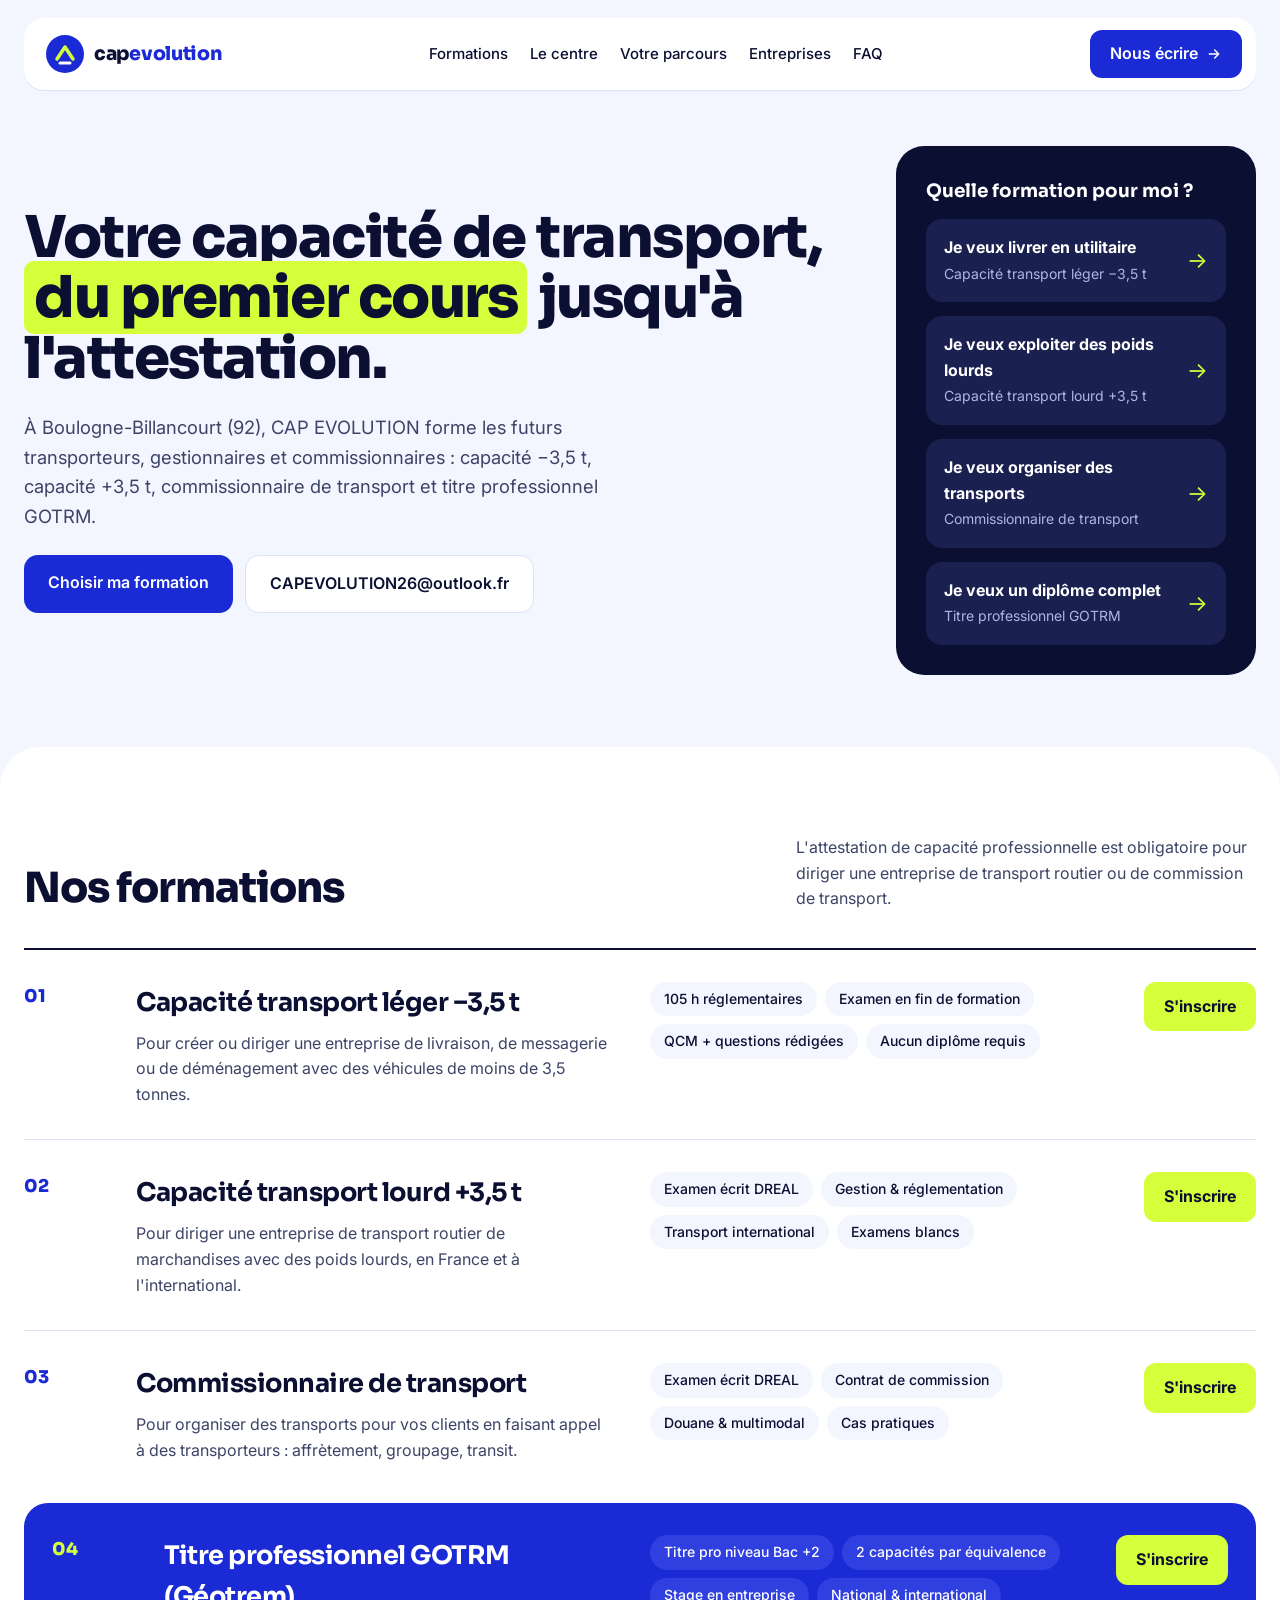
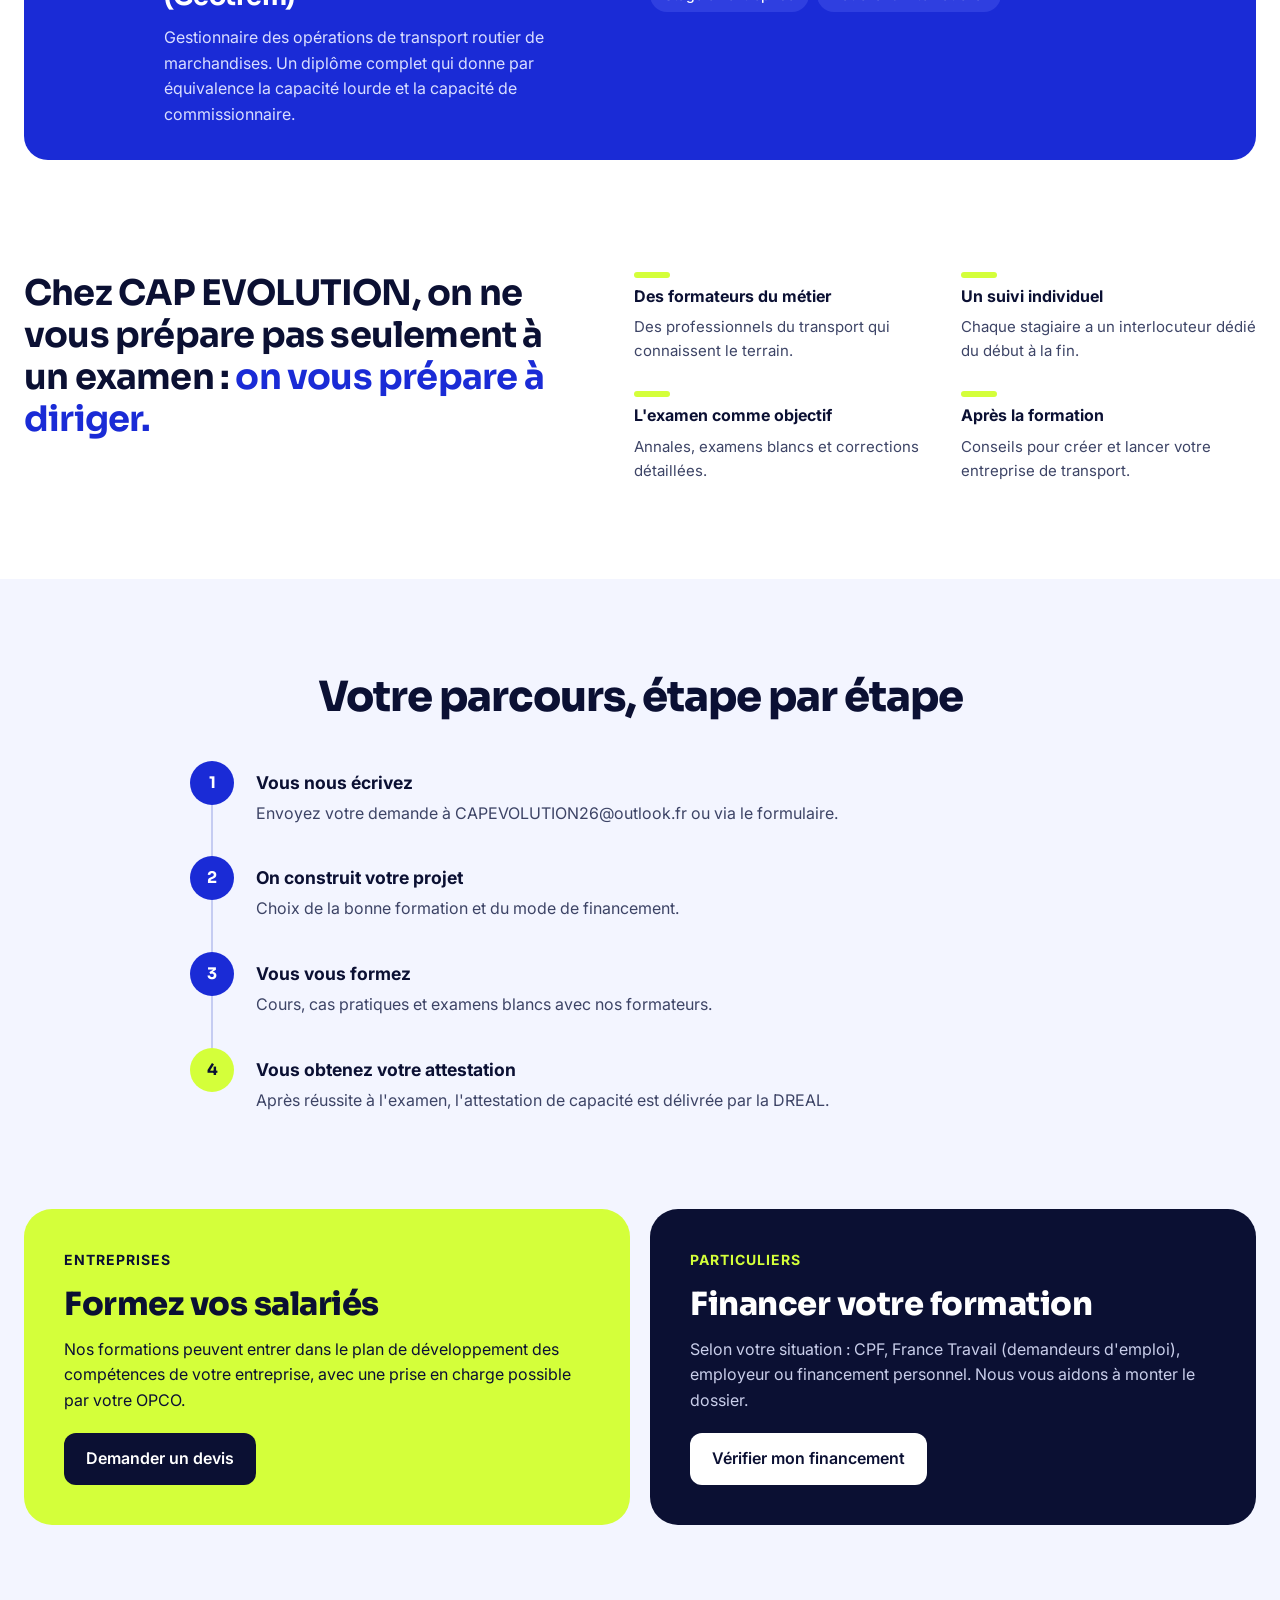
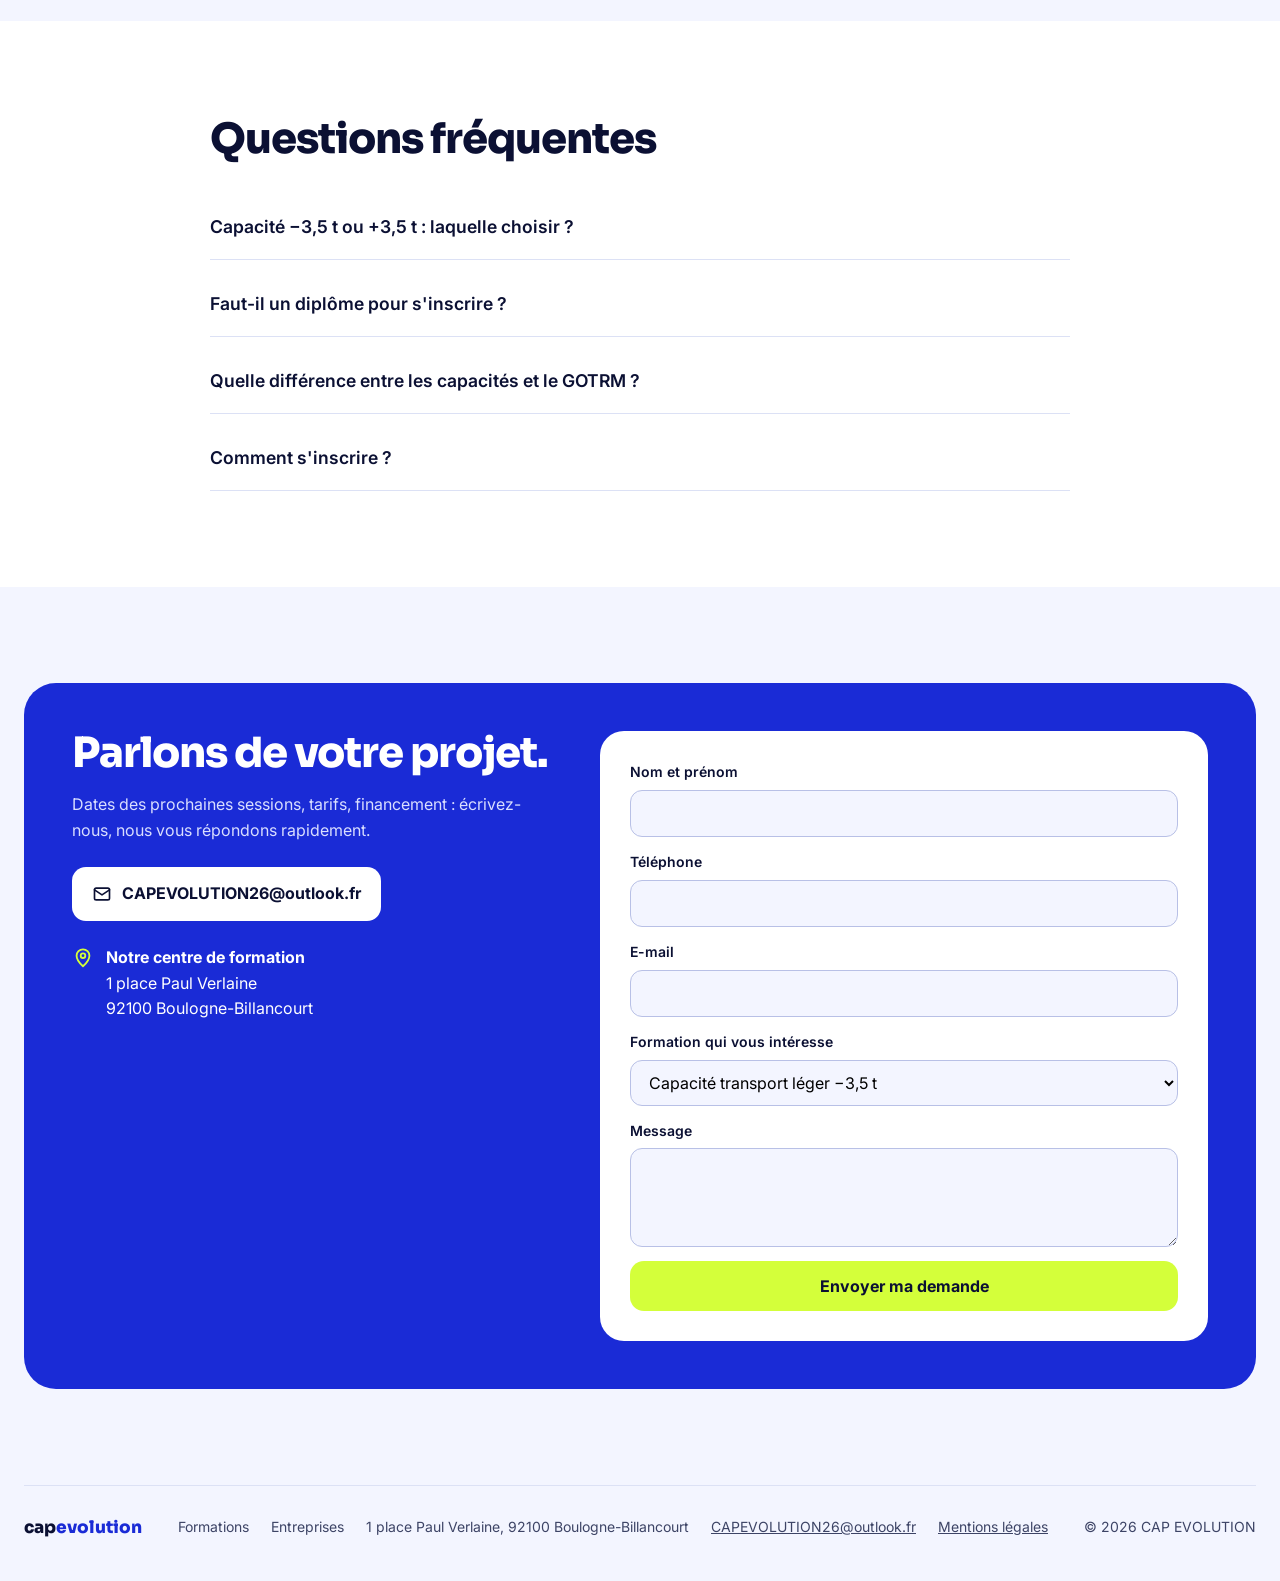
==== index.html @ dd4e7719 "first commit" ====
<!doctype html>
<html lang="fr">
<head>
<meta charset="utf-8">
<meta name="viewport" content="width=device-width, initial-scale=1">
<title>CAP EVOLUTION — Centre de formation transport à Boulogne-Billancourt</title>
<meta name="description" content="CAP EVOLUTION, centre de formation à Boulogne-Billancourt : capacité de transport léger (-3,5 t), capacité lourde (+3,5 t), commissionnaire de transport et titre professionnel GOTRM.">
<meta property="og:title" content="CAP EVOLUTION — Centre de formation transport">
<meta property="og:description" content="Capacité -3,5 t, +3,5 t, commissionnaire de transport et titre pro GOTRM à Boulogne-Billancourt.">
<meta name="theme-color" content="#1A2BD6">
<link rel="icon" href="favicon.svg" type="image/svg+xml">
<link rel="preconnect" href="https://fonts.googleapis.com">
<link href="https://fonts.googleapis.com/css2?family=Sora:wght@500;600;700;800&amp;family=Inter:wght@400;500;600;700&amp;display=swap" rel="stylesheet">
<style>
*{box-sizing:border-box}
html{scroll-behavior:smooth}
body{margin:0;background:#F3F5FF}
a{color:#1A2BD6}a:hover{color:#0F1C9E}
summary{cursor:pointer;list-style:none}
summary::-webkit-details-marker{display:none}
</style>
<link rel="stylesheet" href="style.css">
</head>
<body>
<div style="font-family: Inter, system-ui, sans-serif; color: #0B1033; background: #F3F5FF; line-height: 1.6; font-size: 16px">

<!-- EN-TÊTE -->
<header style="padding: 18px 24px 0">
<div style="max-width: 1240px; margin: 0 auto; background: #FFFFFF; border-radius: 20px; padding: 12px 14px 12px 22px; box-sizing: border-box; display: flex; flex-wrap: wrap; align-items: center; justify-content: space-between; gap: 14px; box-shadow: 0 1px 0 #DCE1F5">
<a href="#accueil" style="display: flex; align-items: center; gap: 10px; text-decoration: none; color: #0B1033">
<svg width="38" height="38" viewBox="0 0 38 38" aria-hidden="true"><circle cx="19" cy="19" r="19" fill="#1A2BD6"></circle><path d="M11 24 L19 12 L27 24" stroke="#D4FF3A" stroke-width="3.5" stroke-linecap="round" stroke-linejoin="round" fill="none"></path><path d="M14 28h10" stroke="#FFFFFF" stroke-width="3" stroke-linecap="round"></path></svg>
<span style="font-family: Sora, sans-serif; font-weight: 800; font-size: 19px; letter-spacing: -0.3px">cap<span style="color: #1A2BD6">evolution</span></span>
</a>
<nav aria-label="Navigation principale" style="display: flex; flex-wrap: wrap; align-items: center; gap: 4px 22px; font-weight: 500; font-size: 15px">
<a href="#formations" style="color: #0B1033; text-decoration: none">Formations</a>
<a href="#centre" style="color: #0B1033; text-decoration: none">Le centre</a>
<a href="#parcours" style="color: #0B1033; text-decoration: none">Votre parcours</a>
<a href="#entreprises" style="color: #0B1033; text-decoration: none">Entreprises</a>
<a href="#faq" style="color: #0B1033; text-decoration: none">FAQ</a>
</nav>
<a href="#contact" style="background: #1A2BD6; color: #FFFFFF; font-weight: 600; text-decoration: none; padding: 11px 20px; border-radius: 12px; min-height: 44px; box-sizing: border-box; display: inline-flex; align-items: center; gap: 8px">Nous écrire<svg width="16" height="16" viewBox="0 0 24 24" aria-hidden="true" fill="none" stroke="currentColor" stroke-width="2.2" stroke-linecap="round" stroke-linejoin="round"><path d="M5 12h14M13 6l6 6-6 6"></path></svg></a>
</div>
</header>

<!-- HÉRO -->
<section id="accueil" style="padding: 56px 24px 72px">
<div style="max-width: 1240px; margin: 0 auto; display: flex; flex-wrap: wrap; gap: 28px; align-items: stretch">
<div style="flex: 999 1 560px; min-width: 0; display: flex; flex-direction: column; gap: 24px; justify-content: center">
<h1 style="margin: 0; font-family: Sora, sans-serif; font-weight: 800; font-size: 3.6rem; line-height: 1.05; letter-spacing: -1.5px">Votre capacité de transport, <span style="background: #D4FF3A; padding: 0 10px; border-radius: 10px; box-decoration-break: clone; -webkit-box-decoration-break: clone">du premier cours</span> jusqu'à l'attestation.</h1>
<p style="margin: 0; font-size: 1.15rem; color: #3D4466; max-width: 600px">À Boulogne-Billancourt (92), CAP EVOLUTION forme les futurs transporteurs, gestionnaires et commissionnaires : capacité −3,5 t, capacité +3,5 t, commissionnaire de transport et titre professionnel GOTRM.</p>
<div style="display: flex; flex-wrap: wrap; gap: 12px">
<a href="#formations" style="background: #1A2BD6; color: #FFFFFF; font-weight: 600; text-decoration: none; padding: 15px 24px; border-radius: 14px">Choisir ma formation</a>
<a href="mailto:CAPEVOLUTION26@outlook.fr" style="background: #FFFFFF; color: #0B1033; font-weight: 600; text-decoration: none; padding: 15px 24px; border-radius: 14px; border: 1px solid #DCE1F5">CAPEVOLUTION26@outlook.fr</a>
</div>
</div>
<div style="flex: 1 1 360px; min-width: 0; background: #0B1033; color: #FFFFFF; border-radius: 28px; padding: 30px; display: flex; flex-direction: column; gap: 14px">
<p style="margin: 0; font-family: Sora, sans-serif; font-weight: 700; font-size: 1.15rem">Quelle formation pour moi ?</p>
<a href="#f-leger" style="text-decoration: none; color: #FFFFFF; background: #1A2150; border-radius: 16px; padding: 16px 18px; display: flex; justify-content: space-between; align-items: center; gap: 12px"><span><strong style="display: block">Je veux livrer en utilitaire</strong><span style="color: #AEB6E0; font-size: 14px">Capacité transport léger −3,5 t</span></span><span aria-hidden="true" style="color: #D4FF3A; font-size: 22px">→</span></a>
<a href="#f-lourd" style="text-decoration: none; color: #FFFFFF; background: #1A2150; border-radius: 16px; padding: 16px 18px; display: flex; justify-content: space-between; align-items: center; gap: 12px"><span><strong style="display: block">Je veux exploiter des poids lourds</strong><span style="color: #AEB6E0; font-size: 14px">Capacité transport lourd +3,5 t</span></span><span aria-hidden="true" style="color: #D4FF3A; font-size: 22px">→</span></a>
<a href="#f-commission" style="text-decoration: none; color: #FFFFFF; background: #1A2150; border-radius: 16px; padding: 16px 18px; display: flex; justify-content: space-between; align-items: center; gap: 12px"><span><strong style="display: block">Je veux organiser des transports</strong><span style="color: #AEB6E0; font-size: 14px">Commissionnaire de transport</span></span><span aria-hidden="true" style="color: #D4FF3A; font-size: 22px">→</span></a>
<a href="#f-gotrm" style="text-decoration: none; color: #FFFFFF; background: #1A2150; border-radius: 16px; padding: 16px 18px; display: flex; justify-content: space-between; align-items: center; gap: 12px"><span><strong style="display: block">Je veux un diplôme complet</strong><span style="color: #AEB6E0; font-size: 14px">Titre professionnel GOTRM</span></span><span aria-hidden="true" style="color: #D4FF3A; font-size: 22px">→</span></a>
</div>
</div>
</section>

<!-- FORMATIONS : liste en lignes -->
<section id="formations" style="background: #FFFFFF; padding: 88px 24px; border-radius: 40px 40px 0 0">
<div style="max-width: 1240px; margin: 0 auto; display: flex; flex-direction: column; gap: 36px">
<div style="display: flex; flex-wrap: wrap; justify-content: space-between; align-items: flex-end; gap: 16px">
<h2 style="margin: 0; font-family: Sora, sans-serif; font-weight: 800; font-size: 2.6rem; line-height: 1.1; letter-spacing: -1px; max-width: 640px">Nos formations</h2>
<p style="margin: 0; color: #3D4466; max-width: 460px">L'attestation de capacité professionnelle est obligatoire pour diriger une entreprise de transport routier ou de commission de transport.</p>
</div>

<div style="display: flex; flex-direction: column">

<div id="f-leger" style="display: flex; flex-wrap: wrap; gap: 20px 40px; padding: 32px 0; border-top: 2px solid #0B1033; align-items: flex-start">
<span style="flex: 0 0 72px; font-family: Sora, sans-serif; font-weight: 800; font-size: 1.1rem; color: #1A2BD6">01</span>
<div style="flex: 2 1 320px; min-width: 0; display: flex; flex-direction: column; gap: 8px">
<h3 style="margin: 0; font-family: Sora, sans-serif; font-weight: 700; font-size: 1.6rem; letter-spacing: -0.5px">Capacité transport léger −3,5 t</h3>
<p style="margin: 0; color: #3D4466">Pour créer ou diriger une entreprise de livraison, de messagerie ou de déménagement avec des véhicules de moins de 3,5 tonnes.</p>
</div>
<ul style="flex: 2 1 300px; min-width: 0; margin: 0; padding: 0; list-style: none; display: flex; flex-wrap: wrap; gap: 8px">
<li style="background: #F3F5FF; border-radius: 999px; padding: 6px 14px; font-size: 14px; font-weight: 500">105 h réglementaires</li>
<li style="background: #F3F5FF; border-radius: 999px; padding: 6px 14px; font-size: 14px; font-weight: 500">Examen en fin de formation</li>
<li style="background: #F3F5FF; border-radius: 999px; padding: 6px 14px; font-size: 14px; font-weight: 500">QCM + questions rédigées</li>
<li style="background: #F3F5FF; border-radius: 999px; padding: 6px 14px; font-size: 14px; font-weight: 500">Aucun diplôme requis</li>
</ul>
<a href="#contact" style="flex: 0 0 auto; background: #D4FF3A; color: #0B1033; font-weight: 700; text-decoration: none; padding: 12px 20px; border-radius: 12px">S'inscrire</a>
</div>

<div id="f-lourd" style="display: flex; flex-wrap: wrap; gap: 20px 40px; padding: 32px 0; border-top: 1px solid #DCE1F5; align-items: flex-start">
<span style="flex: 0 0 72px; font-family: Sora, sans-serif; font-weight: 800; font-size: 1.1rem; color: #1A2BD6">02</span>
<div style="flex: 2 1 320px; min-width: 0; display: flex; flex-direction: column; gap: 8px">
<h3 style="margin: 0; font-family: Sora, sans-serif; font-weight: 700; font-size: 1.6rem; letter-spacing: -0.5px">Capacité transport lourd +3,5 t</h3>
<p style="margin: 0; color: #3D4466">Pour diriger une entreprise de transport routier de marchandises avec des poids lourds, en France et à l'international.</p>
</div>
<ul style="flex: 2 1 300px; min-width: 0; margin: 0; padding: 0; list-style: none; display: flex; flex-wrap: wrap; gap: 8px">
<li style="background: #F3F5FF; border-radius: 999px; padding: 6px 14px; font-size: 14px; font-weight: 500">Examen écrit DREAL</li>
<li style="background: #F3F5FF; border-radius: 999px; padding: 6px 14px; font-size: 14px; font-weight: 500">Gestion &amp; réglementation</li>
<li style="background: #F3F5FF; border-radius: 999px; padding: 6px 14px; font-size: 14px; font-weight: 500">Transport international</li>
<li style="background: #F3F5FF; border-radius: 999px; padding: 6px 14px; font-size: 14px; font-weight: 500">Examens blancs</li>
</ul>
<a href="#contact" style="flex: 0 0 auto; background: #D4FF3A; color: #0B1033; font-weight: 700; text-decoration: none; padding: 12px 20px; border-radius: 12px">S'inscrire</a>
</div>

<div id="f-commission" style="display: flex; flex-wrap: wrap; gap: 20px 40px; padding: 32px 0; border-top: 1px solid #DCE1F5; align-items: flex-start">
<span style="flex: 0 0 72px; font-family: Sora, sans-serif; font-weight: 800; font-size: 1.1rem; color: #1A2BD6">03</span>
<div style="flex: 2 1 320px; min-width: 0; display: flex; flex-direction: column; gap: 8px">
<h3 style="margin: 0; font-family: Sora, sans-serif; font-weight: 700; font-size: 1.6rem; letter-spacing: -0.5px">Commissionnaire de transport</h3>
<p style="margin: 0; color: #3D4466">Pour organiser des transports pour vos clients en faisant appel à des transporteurs : affrètement, groupage, transit.</p>
</div>
<ul style="flex: 2 1 300px; min-width: 0; margin: 0; padding: 0; list-style: none; display: flex; flex-wrap: wrap; gap: 8px">
<li style="background: #F3F5FF; border-radius: 999px; padding: 6px 14px; font-size: 14px; font-weight: 500">Examen écrit DREAL</li>
<li style="background: #F3F5FF; border-radius: 999px; padding: 6px 14px; font-size: 14px; font-weight: 500">Contrat de commission</li>
<li style="background: #F3F5FF; border-radius: 999px; padding: 6px 14px; font-size: 14px; font-weight: 500">Douane &amp; multimodal</li>
<li style="background: #F3F5FF; border-radius: 999px; padding: 6px 14px; font-size: 14px; font-weight: 500">Cas pratiques</li>
</ul>
<a href="#contact" style="flex: 0 0 auto; background: #D4FF3A; color: #0B1033; font-weight: 700; text-decoration: none; padding: 12px 20px; border-radius: 12px">S'inscrire</a>
</div>

<div id="f-gotrm" style="display: flex; flex-wrap: wrap; gap: 20px 40px; padding: 32px 28px; margin-top: 8px; background: #1A2BD6; color: #FFFFFF; border-radius: 24px; align-items: flex-start">
<span style="flex: 0 0 72px; font-family: Sora, sans-serif; font-weight: 800; font-size: 1.1rem; color: #D4FF3A">04</span>
<div style="flex: 2 1 320px; min-width: 0; display: flex; flex-direction: column; gap: 8px">
<h3 style="margin: 0; font-family: Sora, sans-serif; font-weight: 700; font-size: 1.6rem; letter-spacing: -0.5px">Titre professionnel GOTRM (Géotrem)</h3>
<p style="margin: 0; color: #D9DEFF">Gestionnaire des opérations de transport routier de marchandises. Un diplôme complet qui donne par équivalence la capacité lourde et la capacité de commissionnaire.</p>
</div>
<ul style="flex: 2 1 300px; min-width: 0; margin: 0; padding: 0; list-style: none; display: flex; flex-wrap: wrap; gap: 8px">
<li style="background: #2F3FE0; border-radius: 999px; padding: 6px 14px; font-size: 14px; font-weight: 500">Titre pro niveau Bac +2</li>
<li style="background: #2F3FE0; border-radius: 999px; padding: 6px 14px; font-size: 14px; font-weight: 500">2 capacités par équivalence</li>
<li style="background: #2F3FE0; border-radius: 999px; padding: 6px 14px; font-size: 14px; font-weight: 500">Stage en entreprise</li>
<li style="background: #2F3FE0; border-radius: 999px; padding: 6px 14px; font-size: 14px; font-weight: 500">National &amp; international</li>
</ul>
<a href="#contact" style="flex: 0 0 auto; background: #D4FF3A; color: #0B1033; font-weight: 700; text-decoration: none; padding: 12px 20px; border-radius: 12px">S'inscrire</a>
</div>

</div>
</div>
</section>

<!-- LE CENTRE -->
<section id="centre" style="background: #FFFFFF; padding: 24px 24px 96px">
<div style="max-width: 1240px; margin: 0 auto; display: flex; flex-wrap: wrap; gap: 48px">
<div style="flex: 1 1 380px; min-width: 0">
<p style="margin: 0; font-family: Sora, sans-serif; font-weight: 700; font-size: 2.2rem; line-height: 1.2; letter-spacing: -0.8px">Chez CAP EVOLUTION, on ne vous prépare pas seulement à un examen : <span style="color: #1A2BD6">on vous prépare à diriger.</span></p>
</div>
<div style="flex: 1 1 440px; min-width: 0; display: grid; grid-template-columns: repeat(auto-fit, minmax(200px, 1fr)); gap: 28px 32px">
<div style="display: flex; flex-direction: column; gap: 6px"><span aria-hidden="true" style="width: 36px; height: 6px; border-radius: 3px; background: #D4FF3A"></span><p style="margin: 0; font-weight: 700">Des formateurs du métier</p><p style="margin: 0; color: #3D4466; font-size: 15px">Des professionnels du transport qui connaissent le terrain.</p></div>
<div style="display: flex; flex-direction: column; gap: 6px"><span aria-hidden="true" style="width: 36px; height: 6px; border-radius: 3px; background: #D4FF3A"></span><p style="margin: 0; font-weight: 700">Un suivi individuel</p><p style="margin: 0; color: #3D4466; font-size: 15px">Chaque stagiaire a un interlocuteur dédié du début à la fin.</p></div>
<div style="display: flex; flex-direction: column; gap: 6px"><span aria-hidden="true" style="width: 36px; height: 6px; border-radius: 3px; background: #D4FF3A"></span><p style="margin: 0; font-weight: 700">L'examen comme objectif</p><p style="margin: 0; color: #3D4466; font-size: 15px">Annales, examens blancs et corrections détaillées.</p></div>
<div style="display: flex; flex-direction: column; gap: 6px"><span aria-hidden="true" style="width: 36px; height: 6px; border-radius: 3px; background: #D4FF3A"></span><p style="margin: 0; font-weight: 700">Après la formation</p><p style="margin: 0; color: #3D4466; font-size: 15px">Conseils pour créer et lancer votre entreprise de transport.</p></div>
</div>
</div>
</section>

<!-- PARCOURS : frise verticale -->
<section id="parcours" style="padding: 96px 24px">
<div style="max-width: 900px; margin: 0 auto; display: flex; flex-direction: column; gap: 40px">
<h2 style="margin: 0; font-family: Sora, sans-serif; font-weight: 800; font-size: 2.6rem; line-height: 1.1; letter-spacing: -1px; text-align: center">Votre parcours, étape par étape</h2>
<ol style="margin: 0; padding: 0; list-style: none; display: flex; flex-direction: column">
<li style="display: flex; gap: 22px"><div style="display: flex; flex-direction: column; align-items: center"><span style="width: 44px; height: 44px; flex-shrink: 0; border-radius: 50%; background: #1A2BD6; color: #FFFFFF; font-family: Sora, sans-serif; font-weight: 700; display: flex; align-items: center; justify-content: center">1</span><span aria-hidden="true" style="width: 2px; flex-grow: 1; background: #C5CCF2"></span></div><div style="padding-bottom: 30px"><p style="margin: 8px 0 4px; font-weight: 700; font-size: 1.1rem">Vous nous écrivez</p><p style="margin: 0; color: #3D4466">Envoyez votre demande à CAPEVOLUTION26@outlook.fr ou via le formulaire.</p></div></li>
<li style="display: flex; gap: 22px"><div style="display: flex; flex-direction: column; align-items: center"><span style="width: 44px; height: 44px; flex-shrink: 0; border-radius: 50%; background: #1A2BD6; color: #FFFFFF; font-family: Sora, sans-serif; font-weight: 700; display: flex; align-items: center; justify-content: center">2</span><span aria-hidden="true" style="width: 2px; flex-grow: 1; background: #C5CCF2"></span></div><div style="padding-bottom: 30px"><p style="margin: 8px 0 4px; font-weight: 700; font-size: 1.1rem">On construit votre projet</p><p style="margin: 0; color: #3D4466">Choix de la bonne formation et du mode de financement.</p></div></li>
<li style="display: flex; gap: 22px"><div style="display: flex; flex-direction: column; align-items: center"><span style="width: 44px; height: 44px; flex-shrink: 0; border-radius: 50%; background: #1A2BD6; color: #FFFFFF; font-family: Sora, sans-serif; font-weight: 700; display: flex; align-items: center; justify-content: center">3</span><span aria-hidden="true" style="width: 2px; flex-grow: 1; background: #C5CCF2"></span></div><div style="padding-bottom: 30px"><p style="margin: 8px 0 4px; font-weight: 700; font-size: 1.1rem">Vous vous formez</p><p style="margin: 0; color: #3D4466">Cours, cas pratiques et examens blancs avec nos formateurs.</p></div></li>
<li style="display: flex; gap: 22px"><div style="display: flex; flex-direction: column; align-items: center"><span style="width: 44px; height: 44px; flex-shrink: 0; border-radius: 50%; background: #D4FF3A; color: #0B1033; font-family: Sora, sans-serif; font-weight: 700; display: flex; align-items: center; justify-content: center">4</span></div><div><p style="margin: 8px 0 4px; font-weight: 700; font-size: 1.1rem">Vous obtenez votre attestation</p><p style="margin: 0; color: #3D4466">Après réussite à l'examen, l'attestation de capacité est délivrée par la DREAL.</p></div></li>
</ol>
</div>
</section>

<!-- ENTREPRISES + FINANCEMENT -->
<section id="entreprises" style="padding: 0 24px 96px">
<div style="max-width: 1240px; margin: 0 auto; display: grid; grid-template-columns: repeat(auto-fit, minmax(320px, 1fr)); gap: 20px">
<div style="background: #D4FF3A; border-radius: 28px; padding: 40px; display: flex; flex-direction: column; gap: 14px">
<p style="margin: 0; font-weight: 700; font-size: 14px; text-transform: uppercase; letter-spacing: 1px">Entreprises</p>
<h2 style="margin: 0; font-family: Sora, sans-serif; font-weight: 800; font-size: 2rem; line-height: 1.15; letter-spacing: -0.5px">Formez vos salariés</h2>
<p style="margin: 0">Nos formations peuvent entrer dans le plan de développement des compétences de votre entreprise, avec une prise en charge possible par votre OPCO.</p>
<a href="#contact" style="align-self: flex-start; margin-top: 6px; background: #0B1033; color: #FFFFFF; font-weight: 600; text-decoration: none; padding: 13px 22px; border-radius: 12px">Demander un devis</a>
</div>
<div style="background: #0B1033; color: #FFFFFF; border-radius: 28px; padding: 40px; display: flex; flex-direction: column; gap: 14px">
<p style="margin: 0; font-weight: 700; font-size: 14px; text-transform: uppercase; letter-spacing: 1px; color: #D4FF3A">Particuliers</p>
<h2 style="margin: 0; font-family: Sora, sans-serif; font-weight: 800; font-size: 2rem; line-height: 1.15; letter-spacing: -0.5px">Financer votre formation</h2>
<p style="margin: 0; color: #C9CEEA">Selon votre situation : CPF, France Travail (demandeurs d'emploi), employeur ou financement personnel. Nous vous aidons à monter le dossier.</p>
<a href="#contact" style="align-self: flex-start; margin-top: 6px; background: #FFFFFF; color: #0B1033; font-weight: 600; text-decoration: none; padding: 13px 22px; border-radius: 12px">Vérifier mon financement</a>
</div>
</div>
</section>

<!-- FAQ -->
<section id="faq" style="background: #FFFFFF; padding: 96px 24px">
<div style="max-width: 860px; margin: 0 auto; display: flex; flex-direction: column; gap: 12px">
<h2 style="margin: 0 0 20px; font-family: Sora, sans-serif; font-weight: 800; font-size: 2.6rem; line-height: 1.1; letter-spacing: -1px">Questions fréquentes</h2>
<details style="border-bottom: 1px solid #DCE1F5; padding: 18px 0"><summary style="font-weight: 600; font-size: 1.1rem">Capacité −3,5 t ou +3,5 t : laquelle choisir ?</summary><p style="margin: 12px 0 0; color: #3D4466">La capacité légère suffit si votre entreprise n'utilise que des véhicules de moins de 3,5 tonnes. Pour des poids lourds, il faut la capacité lourde, qui permet aussi d'exploiter des véhicules légers.</p></details>
<details style="border-bottom: 1px solid #DCE1F5; padding: 18px 0"><summary style="font-weight: 600; font-size: 1.1rem">Faut-il un diplôme pour s'inscrire ?</summary><p style="margin: 12px 0 0; color: #3D4466">Non, aucun diplôme n'est exigé pour préparer les attestations de capacité. Pour le titre GOTRM, l'admission se fait après un entretien.</p></details>
<details style="border-bottom: 1px solid #DCE1F5; padding: 18px 0"><summary style="font-weight: 600; font-size: 1.1rem">Quelle différence entre les capacités et le GOTRM ?</summary><p style="margin: 12px 0 0; color: #3D4466">Une capacité prépare un examen précis. Le GOTRM est un diplôme plus complet qui donne en plus, par équivalence, la capacité lourde et la capacité de commissionnaire.</p></details>
<details style="border-bottom: 1px solid #DCE1F5; padding: 18px 0"><summary style="font-weight: 600; font-size: 1.1rem">Comment s'inscrire ?</summary><p style="margin: 12px 0 0; color: #3D4466">Écrivez-nous à CAPEVOLUTION26@outlook.fr ou remplissez le formulaire ci-dessous : nous vous répondons avec les dates des prochaines sessions et les tarifs.</p></details>
</div>
</section>

<!-- CONTACT -->
<section id="contact" style="padding: 96px 24px">
<div style="max-width: 1240px; margin: 0 auto; background: #1A2BD6; color: #FFFFFF; border-radius: 32px; padding: 48px; box-sizing: border-box; display: flex; flex-wrap: wrap; gap: 40px">
<div style="flex: 1 1 340px; min-width: 0; display: flex; flex-direction: column; gap: 16px">
<h2 style="margin: 0; font-family: Sora, sans-serif; font-weight: 800; font-size: 2.6rem; line-height: 1.08; letter-spacing: -1px">Parlons de votre projet.</h2>
<p style="margin: 0; color: #D9DEFF">Dates des prochaines sessions, tarifs, financement : écrivez-nous, nous vous répondons rapidement.</p>
<a href="mailto:CAPEVOLUTION26@outlook.fr" style="align-self: flex-start; display: inline-flex; align-items: center; gap: 10px; background: #FFFFFF; color: #0B1033; font-weight: 700; text-decoration: none; padding: 14px 20px; border-radius: 14px; margin-top: 8px"><svg width="20" height="20" viewBox="0 0 24 24" aria-hidden="true" fill="none" stroke="currentColor" stroke-width="2" stroke-linecap="round" stroke-linejoin="round"><rect x="3" y="5" width="18" height="14" rx="2"></rect><path d="M3 7l9 6 9-6"></path></svg>CAPEVOLUTION26@outlook.fr</a>
<div style="display: flex; gap: 12px; align-items: flex-start; margin-top: 8px"><svg width="22" height="22" viewBox="0 0 24 24" aria-hidden="true" fill="none" stroke="#D4FF3A" stroke-width="2" stroke-linecap="round" stroke-linejoin="round" style="flex-shrink: 0; margin-top: 2px"><path d="M12 21s-7-6.2-7-11.5a7 7 0 0 1 14 0C19 14.8 12 21 12 21z"></path><circle cx="12" cy="9.5" r="2.5"></circle></svg><p style="margin: 0"><strong style="display: block">Notre centre de formation</strong>1 place Paul Verlaine<br>92100 Boulogne-Billancourt</p></div>
</div>
<form id="contact-form" style="flex: 1 1 460px; min-width: 0; background: #FFFFFF; color: #0B1033; border-radius: 24px; padding: 30px; box-sizing: border-box; display: flex; flex-direction: column; gap: 14px">
<div style="display: flex; flex-wrap: wrap; gap: 14px">
<div style="flex: 1 1 180px; display: flex; flex-direction: column; gap: 6px"><label for="nom" style="font-weight: 600; font-size: 14px">Nom et prénom</label><input id="nom" name="nom" type="text" required autocomplete="name" style="min-height: 46px; padding: 10px 14px; border: 1px solid #B8C0E6; border-radius: 12px; font: inherit; background: #F3F5FF" /></div>
<div style="flex: 1 1 180px; display: flex; flex-direction: column; gap: 6px"><label for="tel" style="font-weight: 600; font-size: 14px">Téléphone</label><input id="tel" name="telephone" type="tel" style="min-height: 46px; padding: 10px 14px; border: 1px solid #B8C0E6; border-radius: 12px; font: inherit; background: #F3F5FF" /></div>
</div>
<div style="display: flex; flex-direction: column; gap: 6px"><label for="email" style="font-weight: 600; font-size: 14px">E-mail</label><input id="email" name="email" type="email" required autocomplete="email" style="min-height: 46px; padding: 10px 14px; border: 1px solid #B8C0E6; border-radius: 12px; font: inherit; background: #F3F5FF" /></div>
<div style="display: flex; flex-direction: column; gap: 6px"><label for="formation" style="font-weight: 600; font-size: 14px">Formation qui vous intéresse</label>
<select id="formation" name="formation" style="min-height: 46px; padding: 10px 14px; border: 1px solid #B8C0E6; border-radius: 12px; font: inherit; background: #F3F5FF">
<option>Capacité transport léger −3,5 t</option>
<option>Capacité transport lourd +3,5 t</option>
<option>Commissionnaire de transport</option>
<option>Titre professionnel GOTRM</option>
<option>Formation pour mes salariés</option>
</select></div>
<div style="display: flex; flex-direction: column; gap: 6px"><label for="msg" style="font-weight: 600; font-size: 14px">Message</label><textarea id="msg" name="message" rows="3" style="padding: 10px 14px; border: 1px solid #B8C0E6; border-radius: 12px; font: inherit; background: #F3F5FF; resize: vertical"></textarea></div>
<button type="submit" style="min-height: 50px; background: #D4FF3A; color: #0B1033; border: 0; border-radius: 14px; font-weight: 700; font-size: 1rem; cursor: pointer; font-family: inherit">Envoyer ma demande</button>
</form>
</div>
</section>

<!-- PIED DE PAGE -->
<footer style="padding: 0 24px 40px">
<div style="max-width: 1240px; margin: 0 auto; display: flex; flex-wrap: wrap; justify-content: space-between; align-items: center; gap: 16px; padding-top: 28px; border-top: 1px solid #DCE1F5; font-size: 14px; color: #3D4466">
<span style="font-family: Sora, sans-serif; font-weight: 800; font-size: 17px; color: #0B1033">cap<span style="color: #1A2BD6">evolution</span></span>
<nav aria-label="Pied de page" style="display: flex; flex-wrap: wrap; gap: 8px 22px">
<a href="#formations" style="color: #3D4466; text-decoration: none">Formations</a>
<a href="#entreprises" style="color: #3D4466; text-decoration: none">Entreprises</a>
<span>1 place Paul Verlaine, 92100 Boulogne-Billancourt</span>
<a href="mailto:CAPEVOLUTION26@outlook.fr" style="color: #3D4466">CAPEVOLUTION26@outlook.fr</a>
<a href="#accueil" style="color: #3D4466">Mentions légales</a>
</nav>
<span>© 2026 CAP EVOLUTION</span>
</div>
</footer>

</div>
<script src="script.js"></script>
</body>
</html>
---- style.css ----
/* Ajustements pour téléphone et tablette */
@media (max-width: 760px) {
  #accueil h1 { font-size: 2.3rem !important; letter-spacing: -0.8px !important; }
  h2 { font-size: 1.9rem !important; }
  #formations h3 { font-size: 1.3rem !important; }
  #centre p:first-child { font-size: 1.6rem !important; }
  #contact > div { padding: 28px 20px !important; border-radius: 24px !important; }
  #contact form { padding: 22px !important; }
  #f-gotrm { padding: 24px 20px !important; }
  #entreprises > div > div { padding: 28px !important; }
}
.form-ok { margin: 0; padding: 12px 14px; border-radius: 12px; background: #E9FBD0; color: #0B1033; font-weight: 600; }
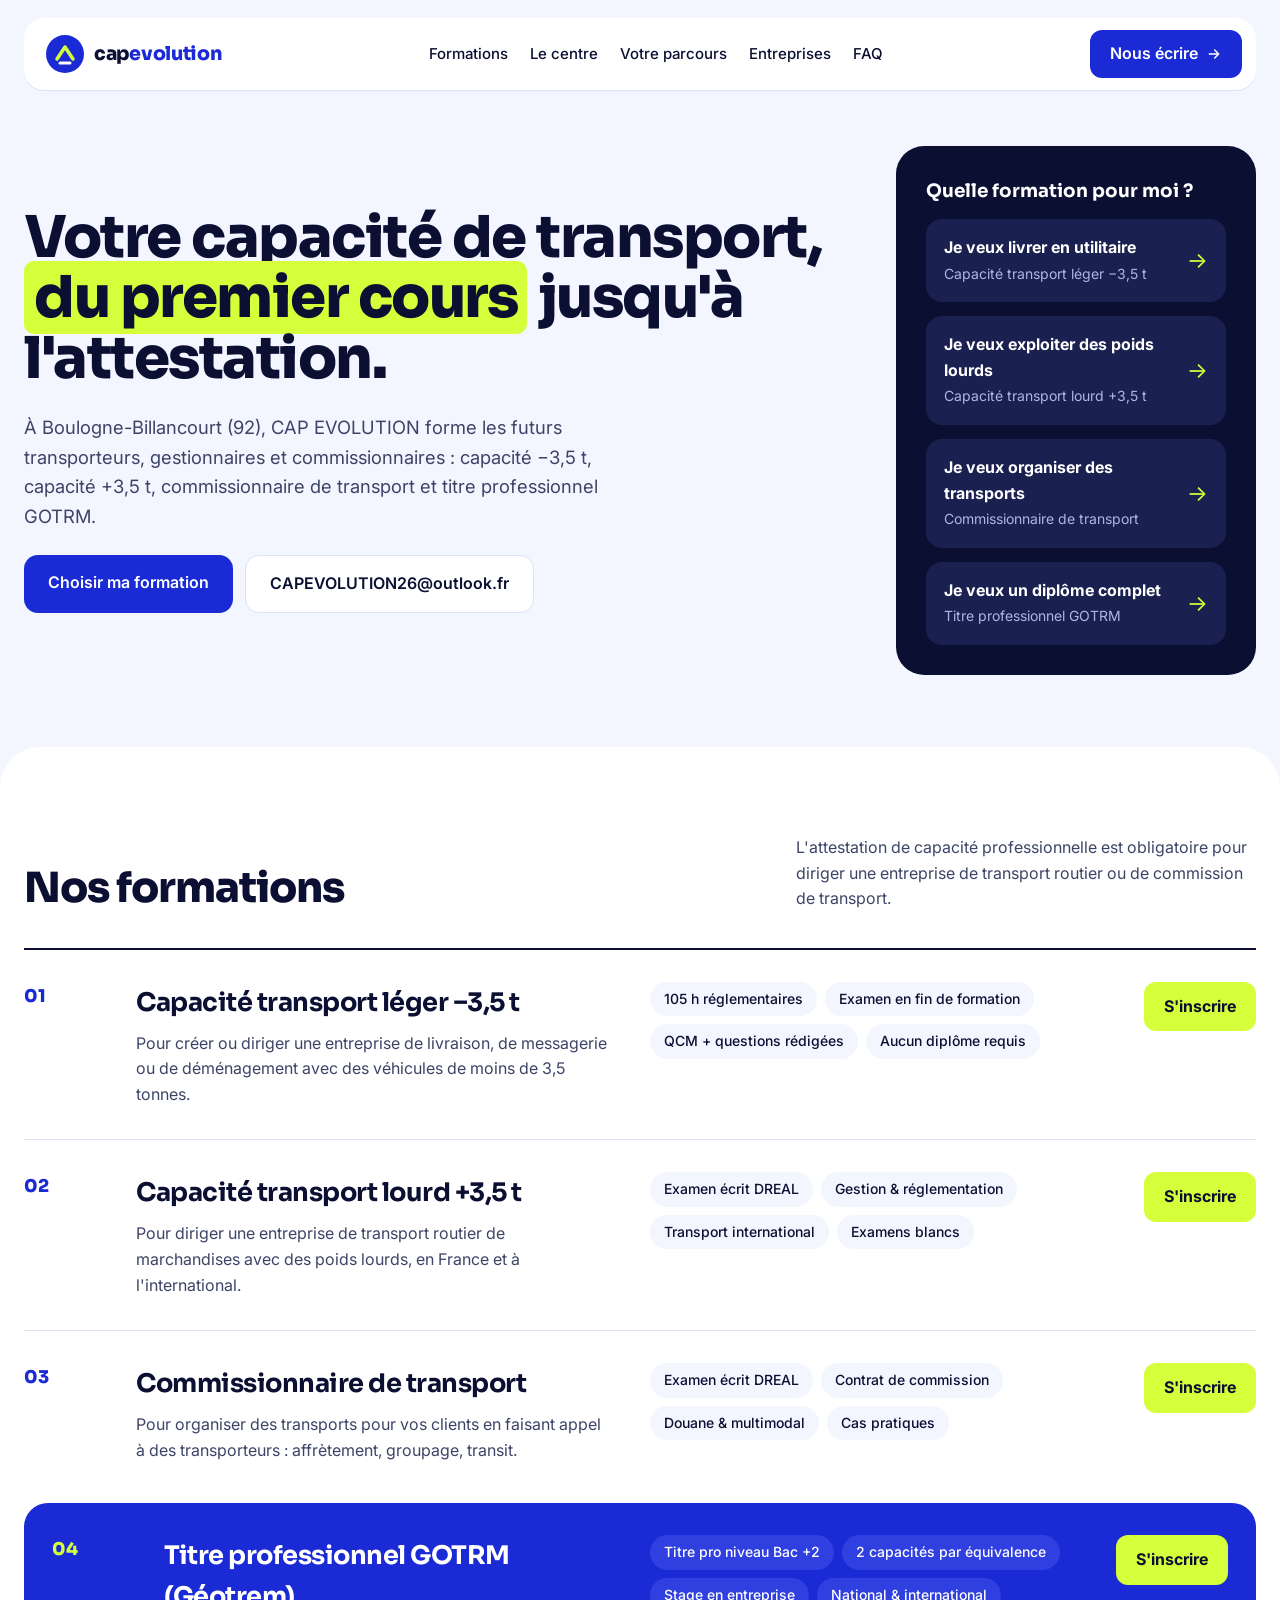
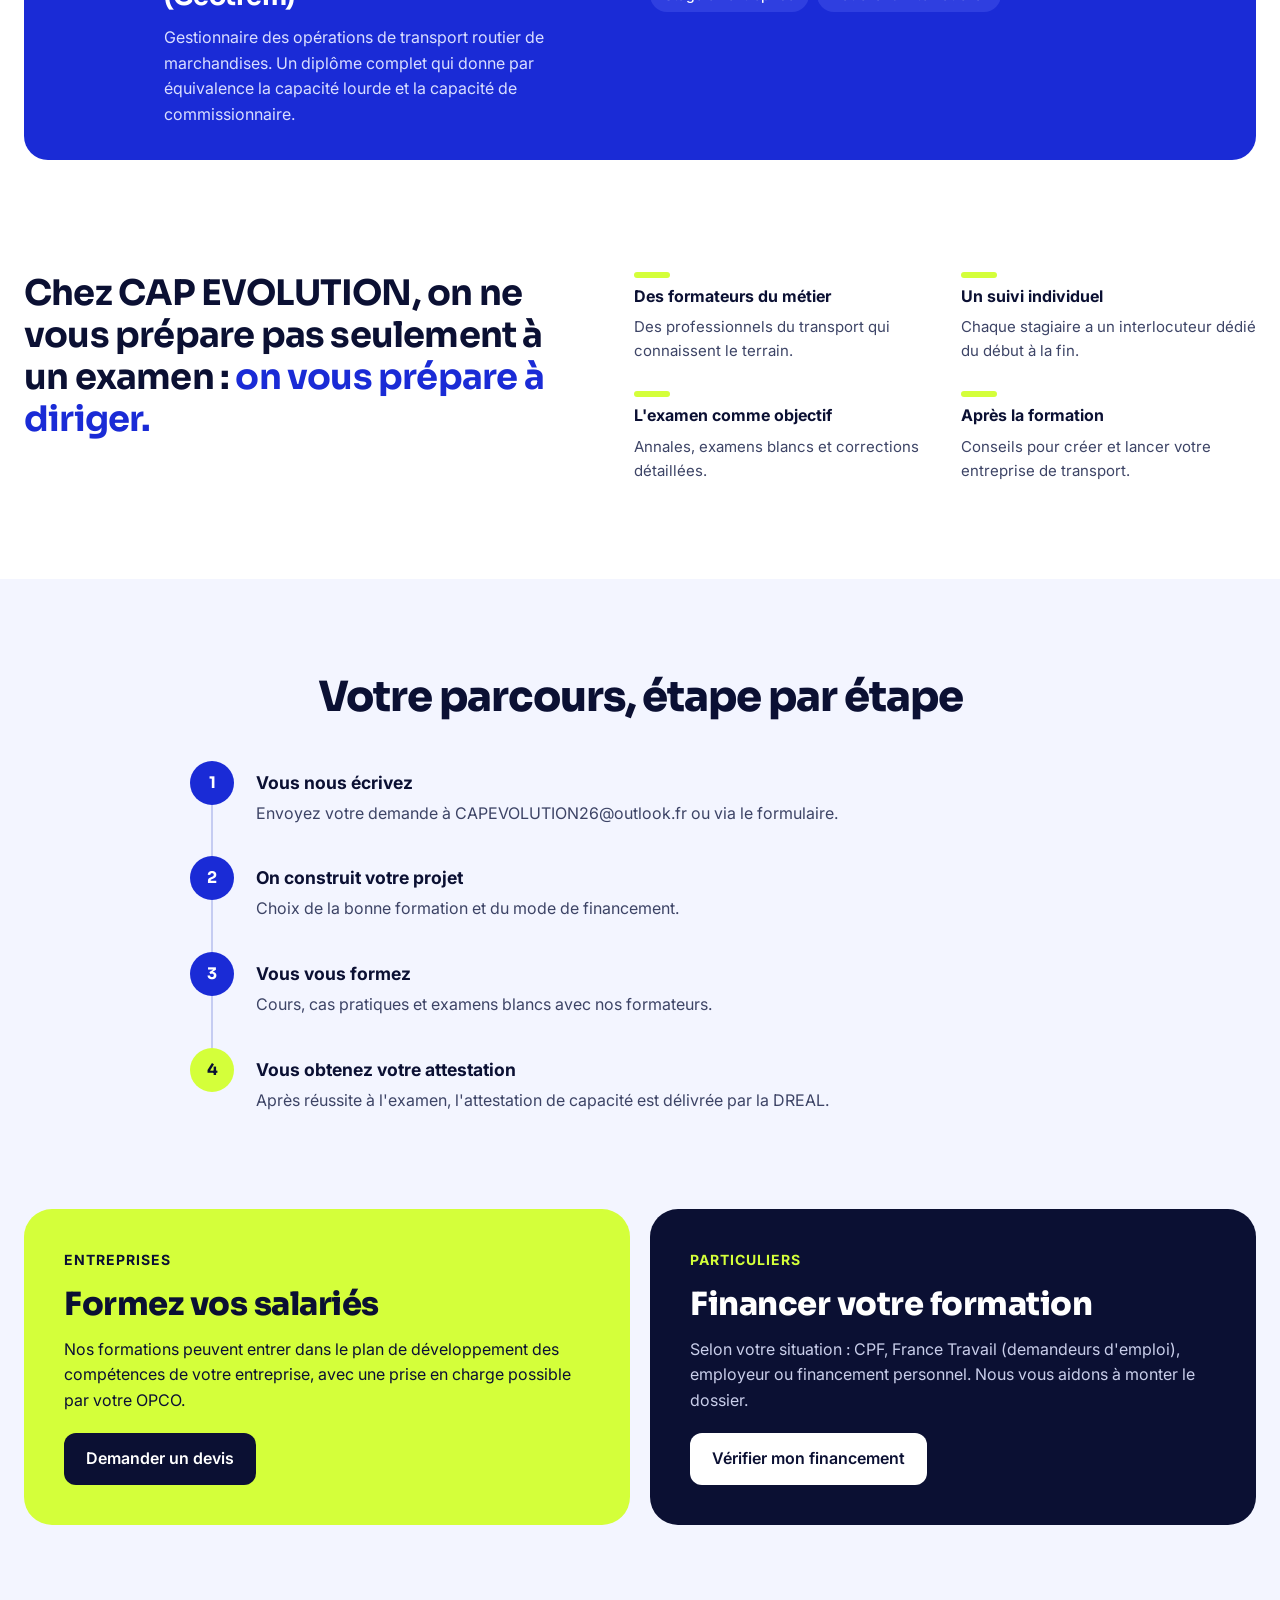
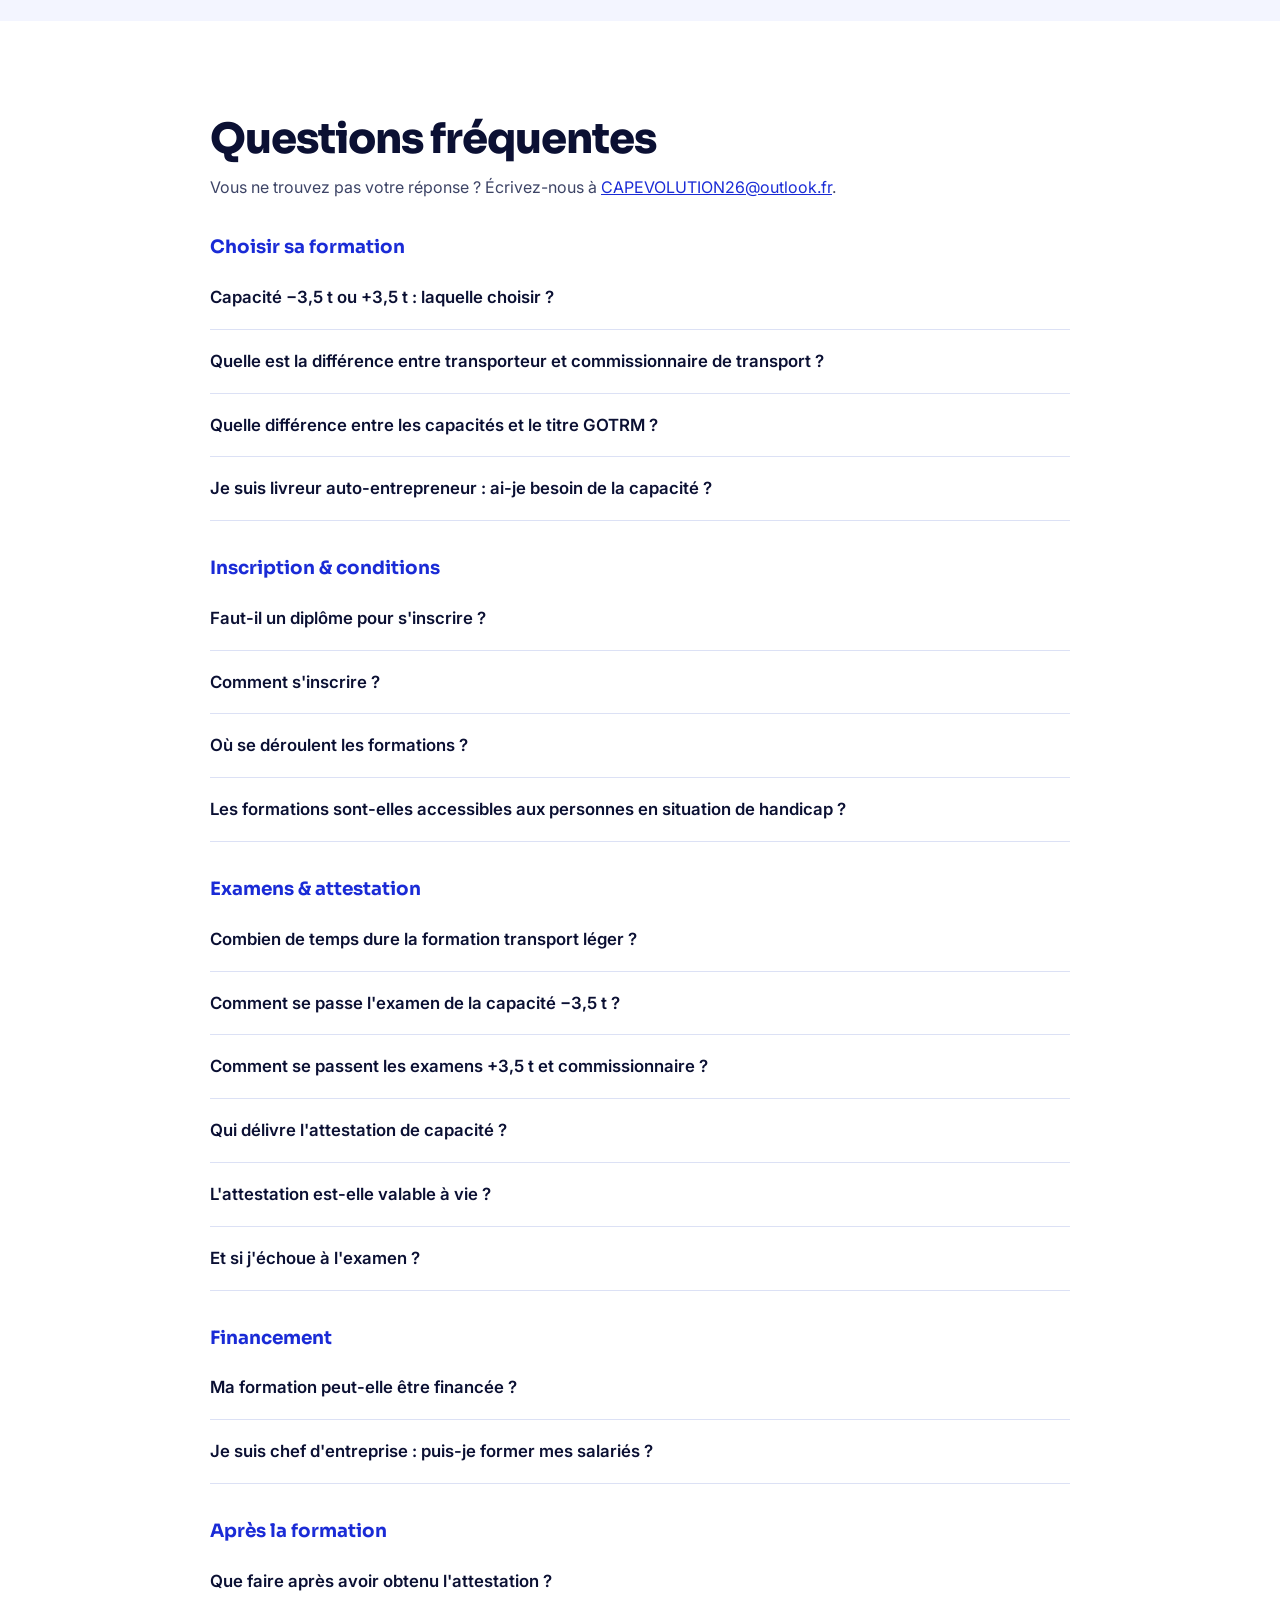
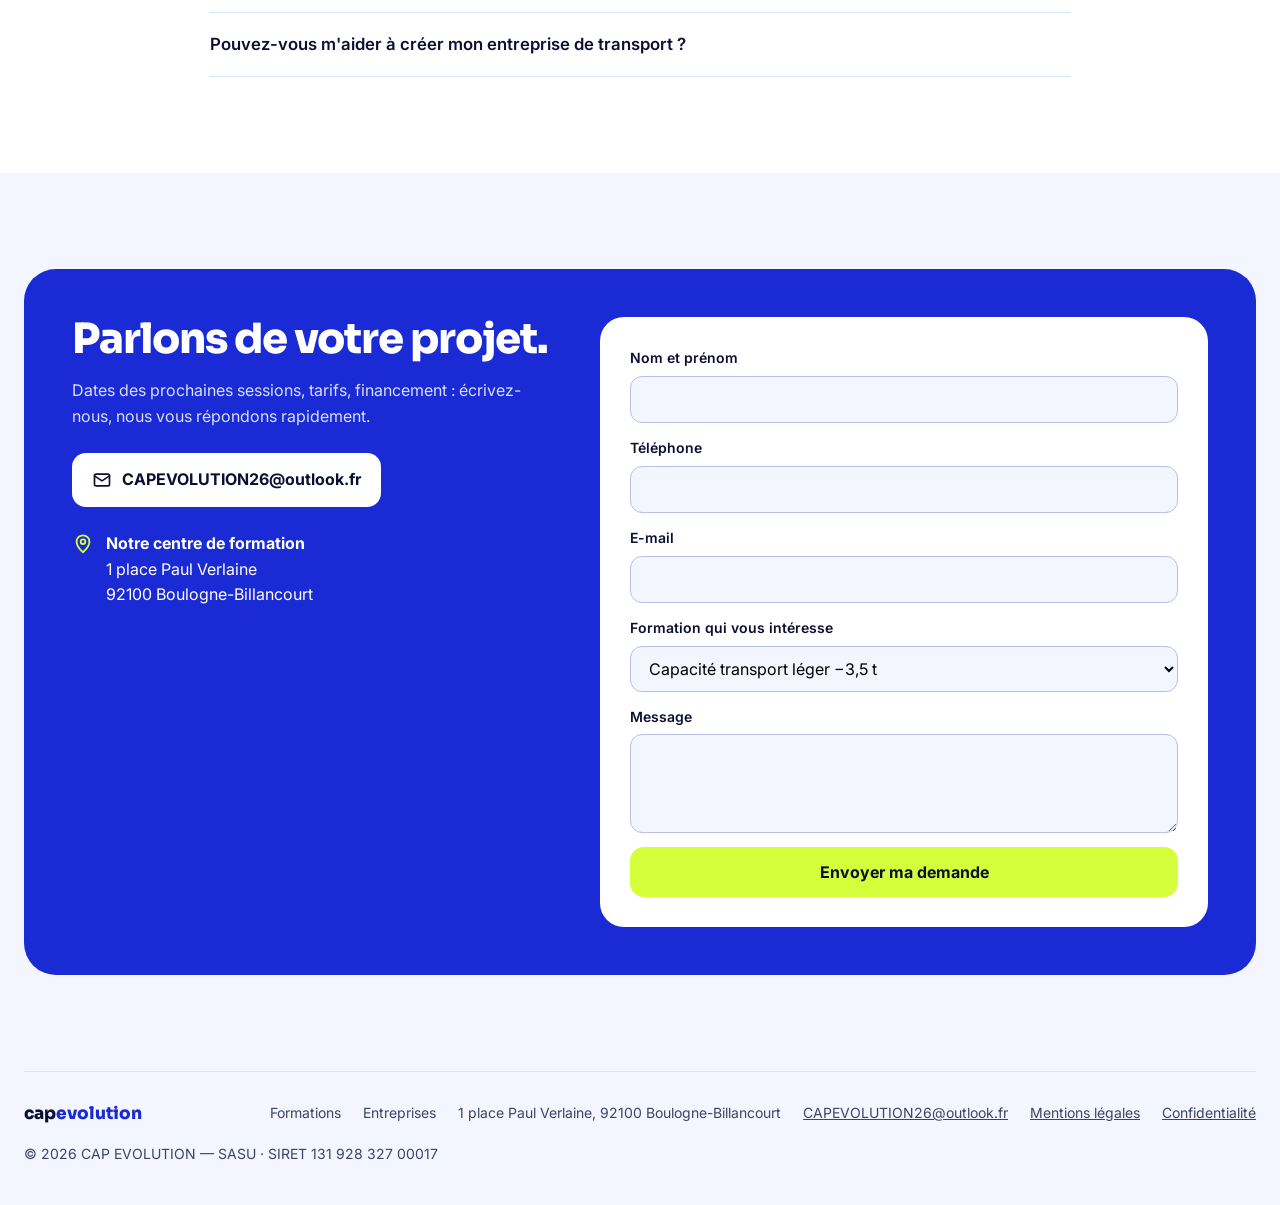
==== commit 219d039f: "FAQ complete + mentions legales + confidentialite" ====
--- a/index.html
+++ b/index.html
@@ -185,12 +185,37 @@
 
 <!-- FAQ -->
 <section id="faq" style="background: #FFFFFF; padding: 96px 24px">
-<div style="max-width: 860px; margin: 0 auto; display: flex; flex-direction: column; gap: 12px">
-<h2 style="margin: 0 0 20px; font-family: Sora, sans-serif; font-weight: 800; font-size: 2.6rem; line-height: 1.1; letter-spacing: -1px">Questions fréquentes</h2>
-<details style="border-bottom: 1px solid #DCE1F5; padding: 18px 0"><summary style="font-weight: 600; font-size: 1.1rem">Capacité −3,5 t ou +3,5 t : laquelle choisir ?</summary><p style="margin: 12px 0 0; color: #3D4466">La capacité légère suffit si votre entreprise n'utilise que des véhicules de moins de 3,5 tonnes. Pour des poids lourds, il faut la capacité lourde, qui permet aussi d'exploiter des véhicules légers.</p></details>
-<details style="border-bottom: 1px solid #DCE1F5; padding: 18px 0"><summary style="font-weight: 600; font-size: 1.1rem">Faut-il un diplôme pour s'inscrire ?</summary><p style="margin: 12px 0 0; color: #3D4466">Non, aucun diplôme n'est exigé pour préparer les attestations de capacité. Pour le titre GOTRM, l'admission se fait après un entretien.</p></details>
-<details style="border-bottom: 1px solid #DCE1F5; padding: 18px 0"><summary style="font-weight: 600; font-size: 1.1rem">Quelle différence entre les capacités et le GOTRM ?</summary><p style="margin: 12px 0 0; color: #3D4466">Une capacité prépare un examen précis. Le GOTRM est un diplôme plus complet qui donne en plus, par équivalence, la capacité lourde et la capacité de commissionnaire.</p></details>
-<details style="border-bottom: 1px solid #DCE1F5; padding: 18px 0"><summary style="font-weight: 600; font-size: 1.1rem">Comment s'inscrire ?</summary><p style="margin: 12px 0 0; color: #3D4466">Écrivez-nous à CAPEVOLUTION26@outlook.fr ou remplissez le formulaire ci-dessous : nous vous répondons avec les dates des prochaines sessions et les tarifs.</p></details>
+<div style="max-width: 860px; margin: 0 auto; display: flex; flex-direction: column; gap: 4px">
+<h2 style="margin: 0 0 8px; font-family: Sora, sans-serif; font-weight: 800; font-size: 2.6rem; line-height: 1.1; letter-spacing: -1px">Questions fréquentes</h2>
+<p style="margin: 0; color: #3D4466">Vous ne trouvez pas votre réponse ? Écrivez-nous à <a href="mailto:CAPEVOLUTION26@outlook.fr">CAPEVOLUTION26@outlook.fr</a>.</p>
+<div style="display: flex; flex-direction: column"><h3 style="margin: 28px 0 4px; font-family: Sora, sans-serif; font-weight: 700; font-size: 1.15rem; color: #1A2BD6">Choisir sa formation</h3>
+<details style="border-bottom: 1px solid #DCE1F5; padding: 18px 0"><summary style="font-weight: 600; font-size: 1.05rem">Capacité −3,5 t ou +3,5 t : laquelle choisir ?</summary><p style="margin: 12px 0 0; color: #3D4466">La capacité de transport léger suffit si votre entreprise utilise uniquement des véhicules de 3,5 tonnes maximum (utilitaires, fourgons). Si vous voulez exploiter des poids lourds, il faut la capacité de transport lourd, qui permet aussi d&#x27;utiliser des véhicules légers.</p></details>
+<details style="border-bottom: 1px solid #DCE1F5; padding: 18px 0"><summary style="font-weight: 600; font-size: 1.05rem">Quelle est la différence entre transporteur et commissionnaire de transport ?</summary><p style="margin: 12px 0 0; color: #3D4466">Le transporteur réalise lui-même le transport avec ses véhicules. Le commissionnaire organise le transport pour le compte de ses clients et le confie à des transporteurs : il n&#x27;a pas besoin de posséder de véhicules, mais il est responsable de la bonne exécution du transport.</p></details>
+<details style="border-bottom: 1px solid #DCE1F5; padding: 18px 0"><summary style="font-weight: 600; font-size: 1.05rem">Quelle différence entre les capacités et le titre GOTRM ?</summary><p style="margin: 12px 0 0; color: #3D4466">Une attestation de capacité prépare un examen précis et permet de diriger une entreprise de transport. Le titre professionnel GOTRM (Gestionnaire des opérations de transport routier de marchandises) est un diplôme plus complet, avec stage en entreprise, qui donne en plus par équivalence la capacité de transport lourd et la capacité de commissionnaire de transport.</p></details>
+<details style="border-bottom: 1px solid #DCE1F5; padding: 18px 0"><summary style="font-weight: 600; font-size: 1.05rem">Je suis livreur auto-entrepreneur : ai-je besoin de la capacité ?</summary><p style="margin: 12px 0 0; color: #3D4466">Si vous transportez des marchandises pour le compte de clients avec un véhicule motorisé, votre entreprise doit en principe être inscrite au registre des transporteurs, et pour cela le dirigeant ou un gestionnaire de transport doit détenir l&#x27;attestation de capacité. Contactez-nous pour vérifier votre situation.</p></details>
+</div>
+<div style="display: flex; flex-direction: column"><h3 style="margin: 28px 0 4px; font-family: Sora, sans-serif; font-weight: 700; font-size: 1.15rem; color: #1A2BD6">Inscription & conditions</h3>
+<details style="border-bottom: 1px solid #DCE1F5; padding: 18px 0"><summary style="font-weight: 600; font-size: 1.05rem">Faut-il un diplôme pour s&#x27;inscrire ?</summary><p style="margin: 12px 0 0; color: #3D4466">Non, aucun diplôme n&#x27;est exigé pour préparer les attestations de capacité. Pour le titre GOTRM, l&#x27;admission se fait après un entretien et l&#x27;étude de votre projet.</p></details>
+<details style="border-bottom: 1px solid #DCE1F5; padding: 18px 0"><summary style="font-weight: 600; font-size: 1.05rem">Comment s&#x27;inscrire ?</summary><p style="margin: 12px 0 0; color: #3D4466">Écrivez-nous à CAPEVOLUTION26@outlook.fr ou utilisez le formulaire de contact. Nous vous répondons avec les dates des prochaines sessions, le tarif et les possibilités de financement, puis nous fixons un entretien.</p></details>
+<details style="border-bottom: 1px solid #DCE1F5; padding: 18px 0"><summary style="font-weight: 600; font-size: 1.05rem">Où se déroulent les formations ?</summary><p style="margin: 12px 0 0; color: #3D4466">Les formations ont lieu dans notre centre, au 1 place Paul Verlaine, 92100 Boulogne-Billancourt.</p></details>
+<details style="border-bottom: 1px solid #DCE1F5; padding: 18px 0"><summary style="font-weight: 600; font-size: 1.05rem">Les formations sont-elles accessibles aux personnes en situation de handicap ?</summary><p style="margin: 12px 0 0; color: #3D4466">Oui, nous étudions chaque demande pour adapter la formation (rythme, supports, aménagements d&#x27;examen). Signalez-nous votre besoin dès votre premier contact.</p></details>
+</div>
+<div style="display: flex; flex-direction: column"><h3 style="margin: 28px 0 4px; font-family: Sora, sans-serif; font-weight: 700; font-size: 1.15rem; color: #1A2BD6">Examens & attestation</h3>
+<details style="border-bottom: 1px solid #DCE1F5; padding: 18px 0"><summary style="font-weight: 600; font-size: 1.05rem">Combien de temps dure la formation transport léger ?</summary><p style="margin: 12px 0 0; color: #3D4466">La préparation à la capacité de transport léger de marchandises dure 105 heures réglementaires : 102 heures de formation et 3 heures d&#x27;examen.</p></details>
+<details style="border-bottom: 1px solid #DCE1F5; padding: 18px 0"><summary style="font-weight: 600; font-size: 1.05rem">Comment se passe l&#x27;examen de la capacité −3,5 t ?</summary><p style="margin: 12px 0 0; color: #3D4466">L&#x27;examen dure 3 heures et se passe en fin de formation. Il comprend un QCM et des questions à réponse rédigée. Il faut obtenir au moins 120 points sur 200, avec au minimum 50 points au QCM et 40 points à l&#x27;épreuve rédigée.</p></details>
+<details style="border-bottom: 1px solid #DCE1F5; padding: 18px 0"><summary style="font-weight: 600; font-size: 1.05rem">Comment se passent les examens +3,5 t et commissionnaire ?</summary><p style="margin: 12px 0 0; color: #3D4466">Ce sont des examens écrits nationaux organisés par la DREAL (en Île-de-France, la DRIEAT). Vous vous y inscrivez auprès de l&#x27;administration ; notre formation vous prépare au programme et aux épreuves avec des annales et des examens blancs.</p></details>
+<details style="border-bottom: 1px solid #DCE1F5; padding: 18px 0"><summary style="font-weight: 600; font-size: 1.05rem">Qui délivre l&#x27;attestation de capacité ?</summary><p style="margin: 12px 0 0; color: #3D4466">Après votre réussite à l&#x27;examen, l&#x27;attestation de capacité professionnelle est délivrée par la DREAL (DRIEAT en Île-de-France), sur demande accompagnée des justificatifs.</p></details>
+<details style="border-bottom: 1px solid #DCE1F5; padding: 18px 0"><summary style="font-weight: 600; font-size: 1.05rem">L&#x27;attestation est-elle valable à vie ?</summary><p style="margin: 12px 0 0; color: #3D4466">Oui, l&#x27;attestation de capacité professionnelle n&#x27;a pas de date d&#x27;expiration.</p></details>
+<details style="border-bottom: 1px solid #DCE1F5; padding: 18px 0"><summary style="font-weight: 600; font-size: 1.05rem">Et si j&#x27;échoue à l&#x27;examen ?</summary><p style="margin: 12px 0 0; color: #3D4466">Vous pouvez vous représenter à une session suivante. Nous faisons le point avec vous sur les matières à retravailler.</p></details>
+</div>
+<div style="display: flex; flex-direction: column"><h3 style="margin: 28px 0 4px; font-family: Sora, sans-serif; font-weight: 700; font-size: 1.15rem; color: #1A2BD6">Financement</h3>
+<details style="border-bottom: 1px solid #DCE1F5; padding: 18px 0"><summary style="font-weight: 600; font-size: 1.05rem">Ma formation peut-elle être financée ?</summary><p style="margin: 12px 0 0; color: #3D4466">Selon votre situation : CPF (si la formation y est éligible), France Travail pour les demandeurs d&#x27;emploi, votre employeur ou votre OPCO pour les salariés, ou un financement personnel. Nous vous aidons à monter le dossier.</p></details>
+<details style="border-bottom: 1px solid #DCE1F5; padding: 18px 0"><summary style="font-weight: 600; font-size: 1.05rem">Je suis chef d&#x27;entreprise : puis-je former mes salariés ?</summary><p style="margin: 12px 0 0; color: #3D4466">Oui. Nos formations peuvent entrer dans le plan de développement des compétences de votre entreprise, avec une prise en charge possible par votre OPCO. Demandez-nous un devis.</p></details>
+</div>
+<div style="display: flex; flex-direction: column"><h3 style="margin: 28px 0 4px; font-family: Sora, sans-serif; font-weight: 700; font-size: 1.15rem; color: #1A2BD6">Après la formation</h3>
+<details style="border-bottom: 1px solid #DCE1F5; padding: 18px 0"><summary style="font-weight: 600; font-size: 1.05rem">Que faire après avoir obtenu l&#x27;attestation ?</summary><p style="margin: 12px 0 0; color: #3D4466">Pour exercer, votre entreprise doit être inscrite au registre des entreprises de transport auprès de la DREAL (DRIEAT en Île-de-France) et obtenir les licences correspondantes. Nous vous expliquons les démarches.</p></details>
+<details style="border-bottom: 1px solid #DCE1F5; padding: 18px 0"><summary style="font-weight: 600; font-size: 1.05rem">Pouvez-vous m&#x27;aider à créer mon entreprise de transport ?</summary><p style="margin: 12px 0 0; color: #3D4466">Pendant la formation, vous étudiez la gestion d&#x27;une entreprise de transport (statut, obligations, gestion financière). Nous vous donnons aussi des conseils pratiques pour lancer votre activité.</p></details>
+</div>
 </div>
 </section>
 
@@ -232,9 +257,10 @@
 <a href="#entreprises" style="color: #3D4466; text-decoration: none">Entreprises</a>
 <span>1 place Paul Verlaine, 92100 Boulogne-Billancourt</span>
 <a href="mailto:CAPEVOLUTION26@outlook.fr" style="color: #3D4466">CAPEVOLUTION26@outlook.fr</a>
-<a href="#accueil" style="color: #3D4466">Mentions légales</a>
+<a href="/mentions-legales" style="color: #3D4466">Mentions légales</a>
+<a href="/confidentialite" style="color: #3D4466">Confidentialité</a>
 </nav>
-<span>© 2026 CAP EVOLUTION</span>
+<span>© 2026 CAP EVOLUTION — SASU · SIRET 131 928 327 00017</span>
 </div>
 </footer>
 
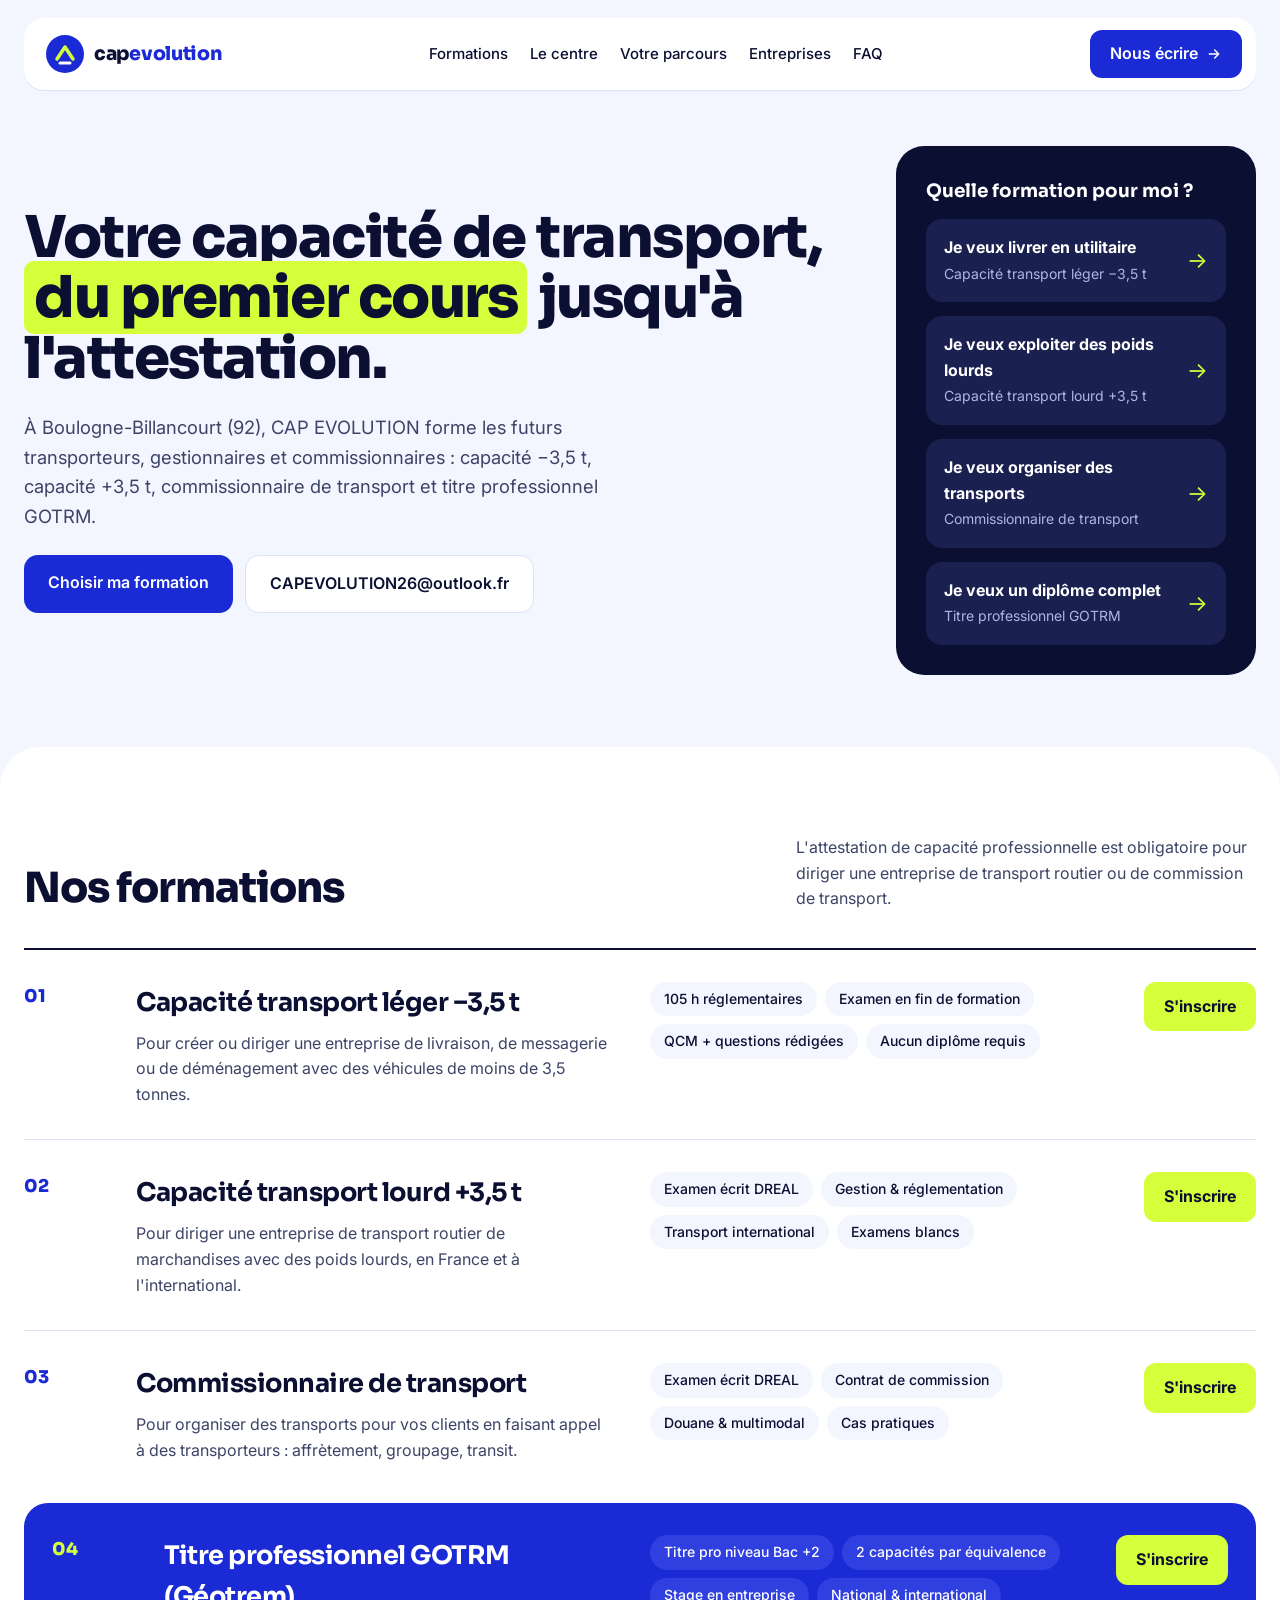
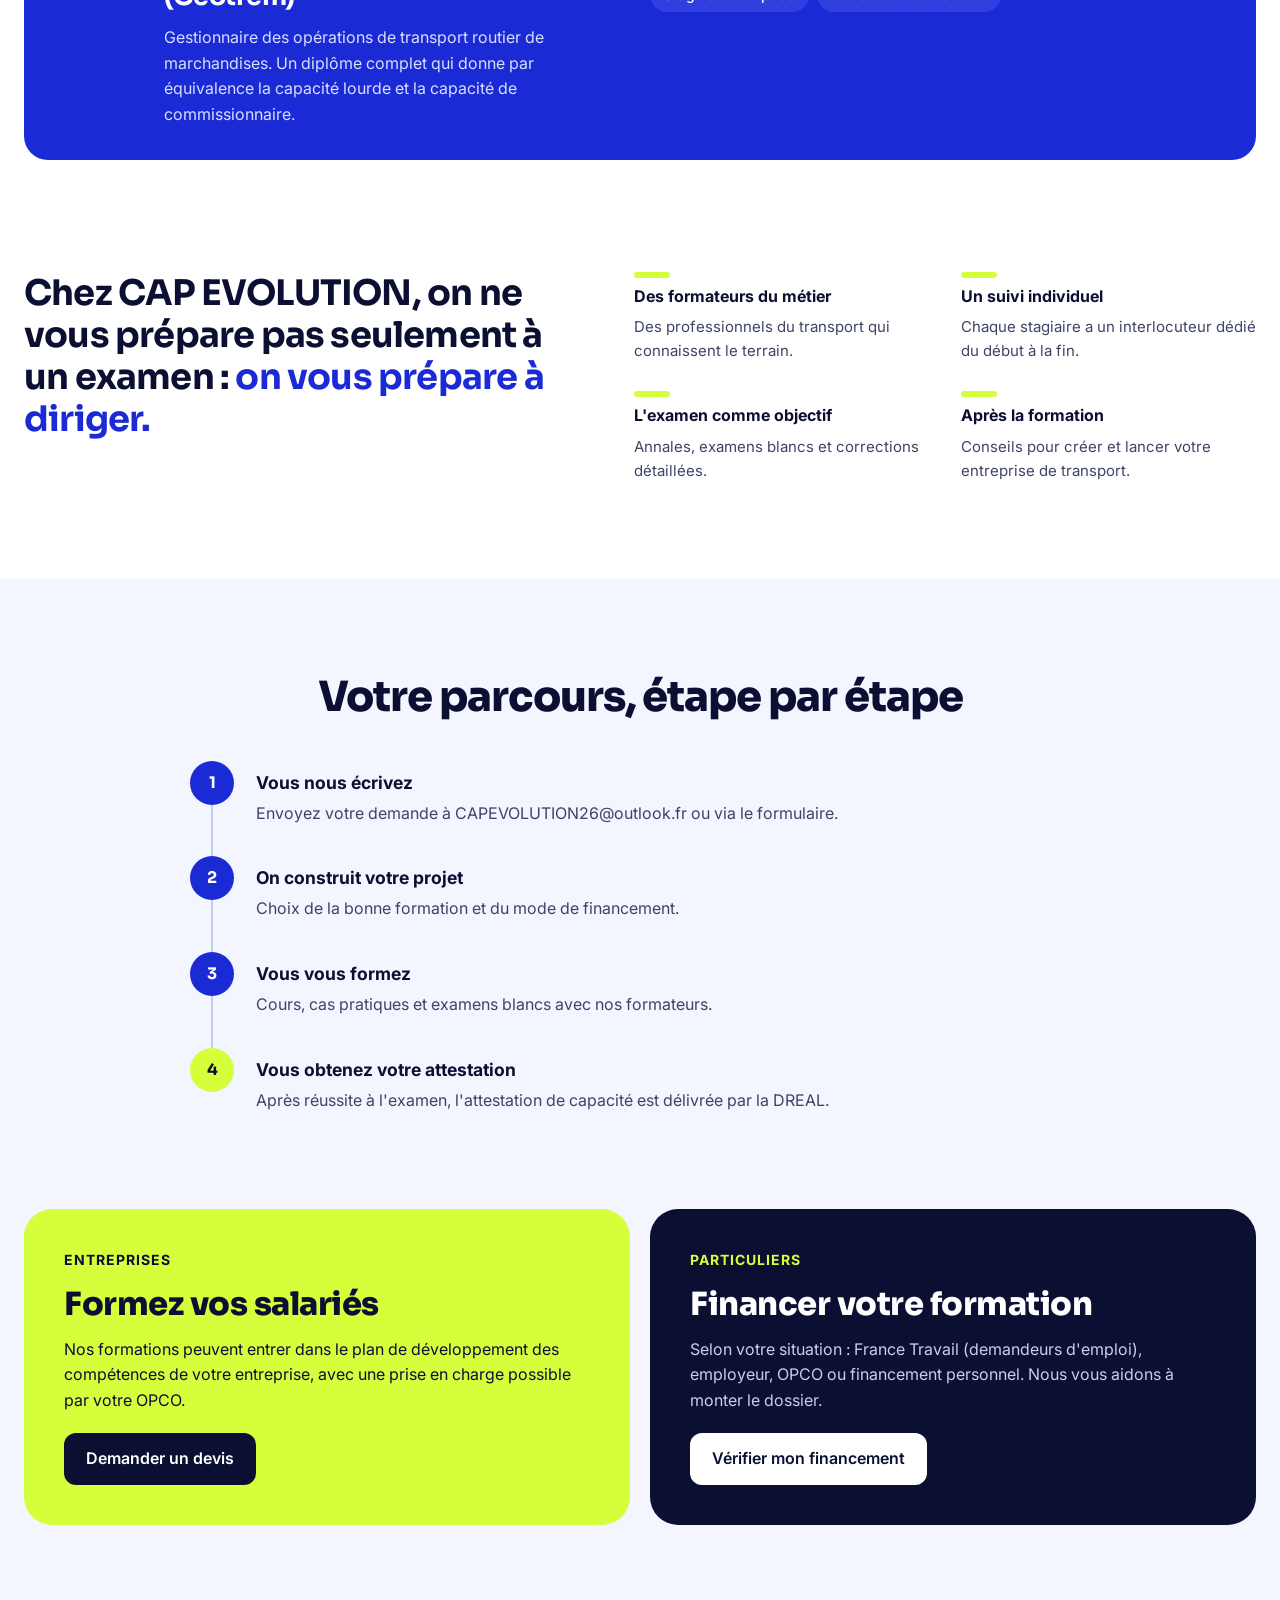
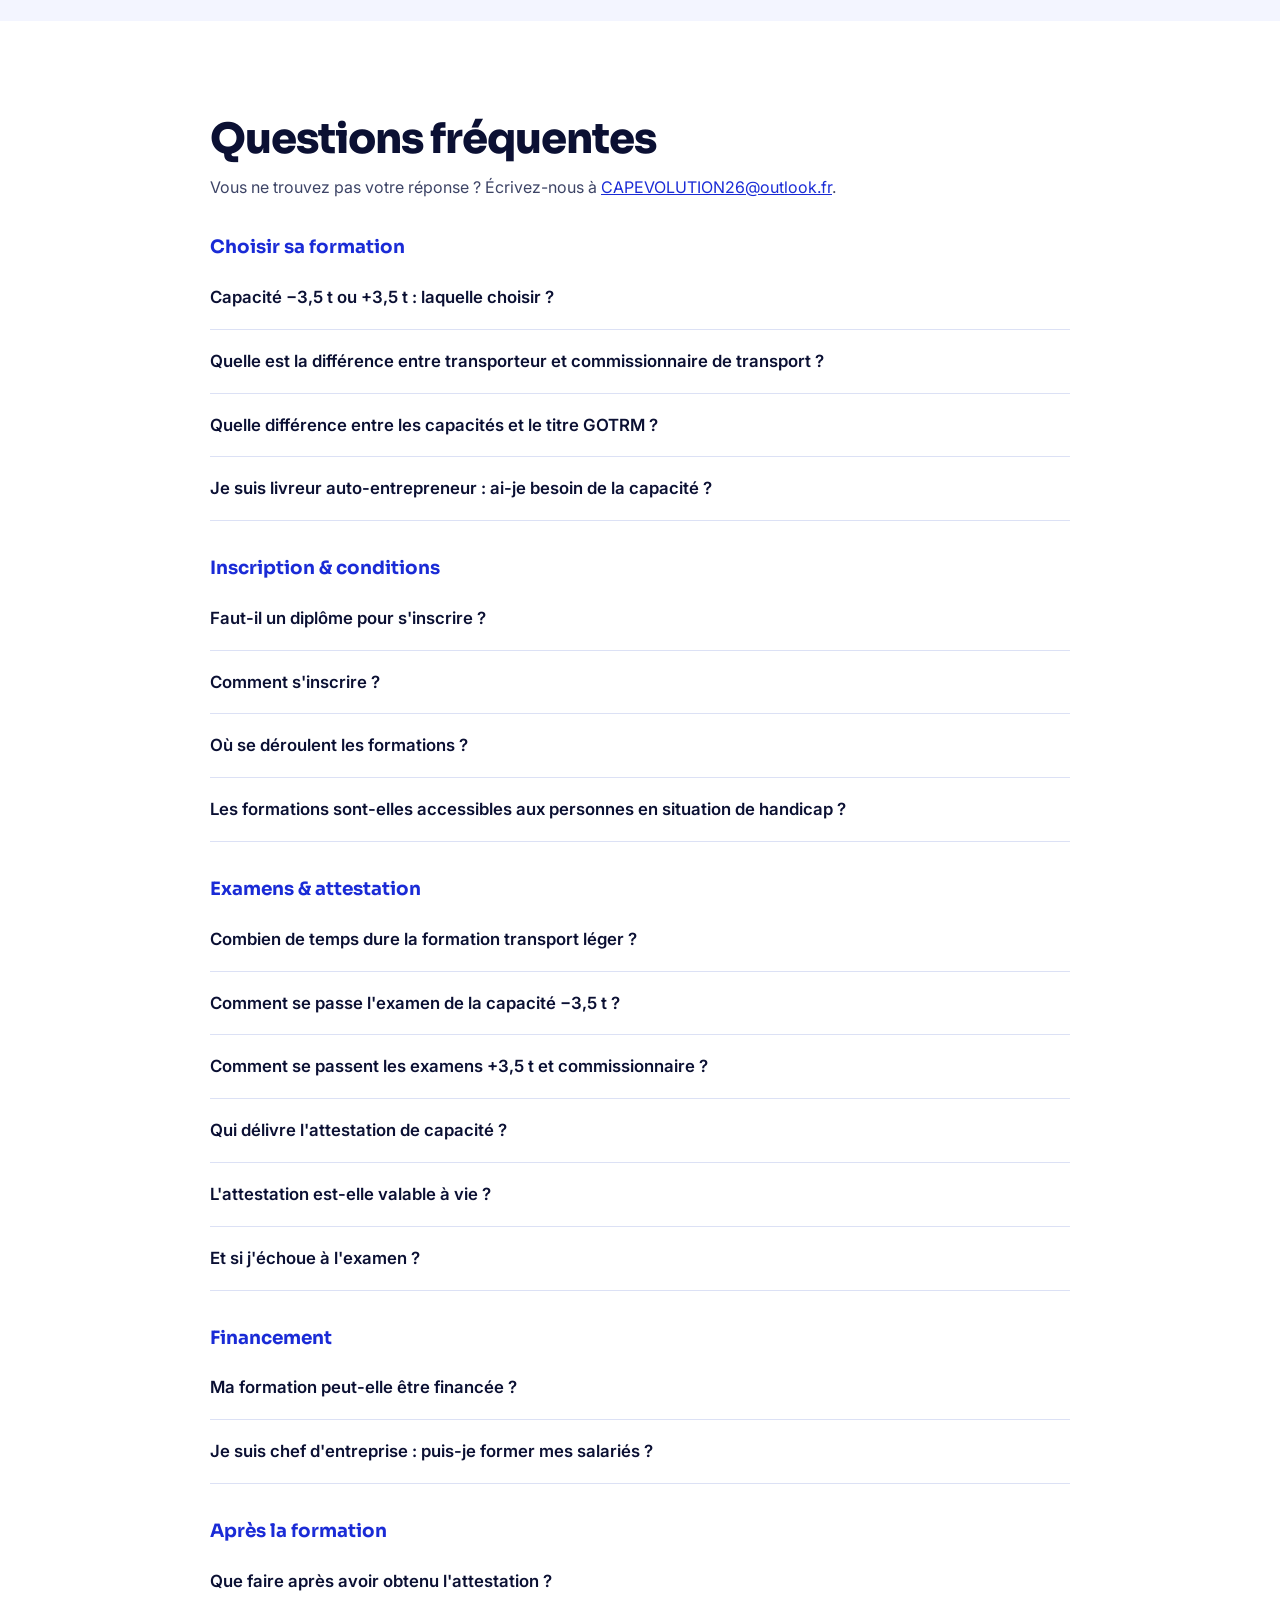
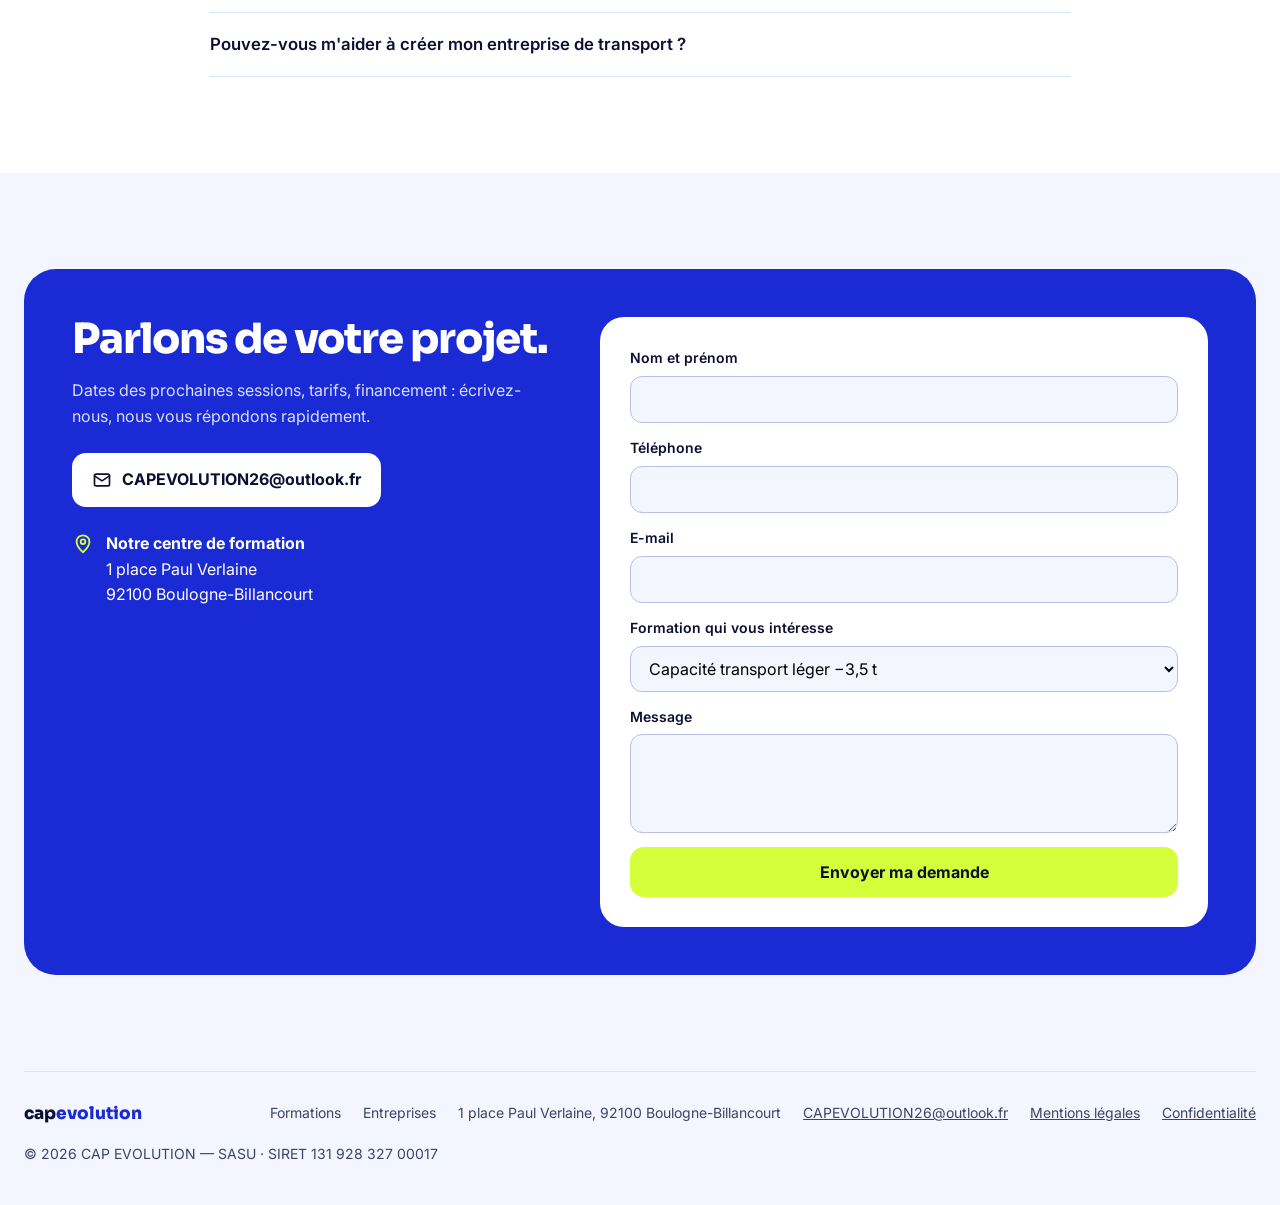
==== commit b34c00f6: "chagement de style" ====
--- a/index.html
+++ b/index.html
@@ -177,7 +177,7 @@
 <div style="background: #0B1033; color: #FFFFFF; border-radius: 28px; padding: 40px; display: flex; flex-direction: column; gap: 14px">
 <p style="margin: 0; font-weight: 700; font-size: 14px; text-transform: uppercase; letter-spacing: 1px; color: #D4FF3A">Particuliers</p>
 <h2 style="margin: 0; font-family: Sora, sans-serif; font-weight: 800; font-size: 2rem; line-height: 1.15; letter-spacing: -0.5px">Financer votre formation</h2>
-<p style="margin: 0; color: #C9CEEA">Selon votre situation : CPF, France Travail (demandeurs d'emploi), employeur ou financement personnel. Nous vous aidons à monter le dossier.</p>
+<p style="margin: 0; color: #C9CEEA">Selon votre situation : France Travail (demandeurs d'emploi), employeur, OPCO ou financement personnel. Nous vous aidons à monter le dossier.</p>
 <a href="#contact" style="align-self: flex-start; margin-top: 6px; background: #FFFFFF; color: #0B1033; font-weight: 600; text-decoration: none; padding: 13px 22px; border-radius: 12px">Vérifier mon financement</a>
 </div>
 </div>
@@ -209,7 +209,7 @@
 <details style="border-bottom: 1px solid #DCE1F5; padding: 18px 0"><summary style="font-weight: 600; font-size: 1.05rem">Et si j&#x27;échoue à l&#x27;examen ?</summary><p style="margin: 12px 0 0; color: #3D4466">Vous pouvez vous représenter à une session suivante. Nous faisons le point avec vous sur les matières à retravailler.</p></details>
 </div>
 <div style="display: flex; flex-direction: column"><h3 style="margin: 28px 0 4px; font-family: Sora, sans-serif; font-weight: 700; font-size: 1.15rem; color: #1A2BD6">Financement</h3>
-<details style="border-bottom: 1px solid #DCE1F5; padding: 18px 0"><summary style="font-weight: 600; font-size: 1.05rem">Ma formation peut-elle être financée ?</summary><p style="margin: 12px 0 0; color: #3D4466">Selon votre situation : CPF (si la formation y est éligible), France Travail pour les demandeurs d&#x27;emploi, votre employeur ou votre OPCO pour les salariés, ou un financement personnel. Nous vous aidons à monter le dossier.</p></details>
+<details style="border-bottom: 1px solid #DCE1F5; padding: 18px 0"><summary style="font-weight: 600; font-size: 1.05rem">Ma formation peut-elle être financée ?</summary><p style="margin: 12px 0 0; color: #3D4466">Selon votre situation : France Travail pour les demandeurs d&#x27;emploi, votre employeur ou votre OPCO pour les salariés, ou un financement personnel. Nos formations ne sont pas finançables par le CPF. Nous vous aidons à monter le dossier.</p></details>
 <details style="border-bottom: 1px solid #DCE1F5; padding: 18px 0"><summary style="font-weight: 600; font-size: 1.05rem">Je suis chef d&#x27;entreprise : puis-je former mes salariés ?</summary><p style="margin: 12px 0 0; color: #3D4466">Oui. Nos formations peuvent entrer dans le plan de développement des compétences de votre entreprise, avec une prise en charge possible par votre OPCO. Demandez-nous un devis.</p></details>
 </div>
 <div style="display: flex; flex-direction: column"><h3 style="margin: 28px 0 4px; font-family: Sora, sans-serif; font-weight: 700; font-size: 1.15rem; color: #1A2BD6">Après la formation</h3>
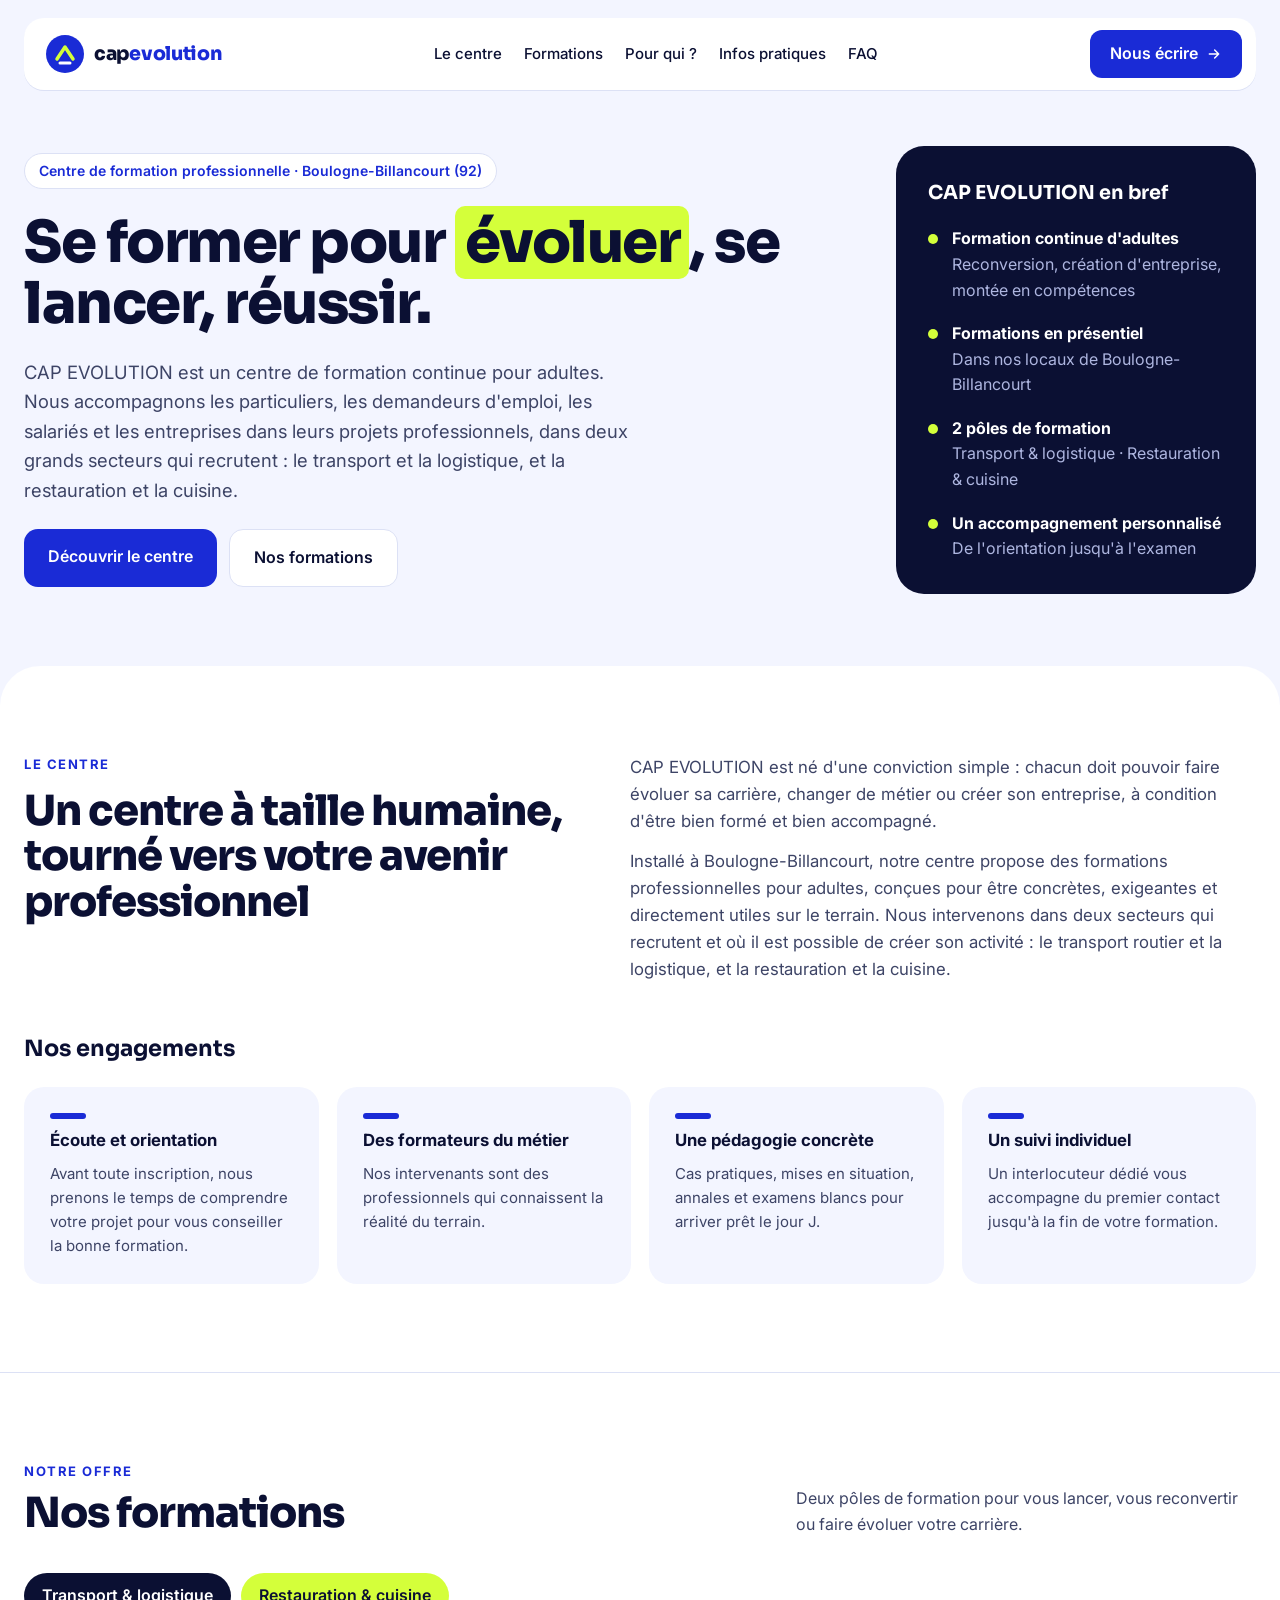
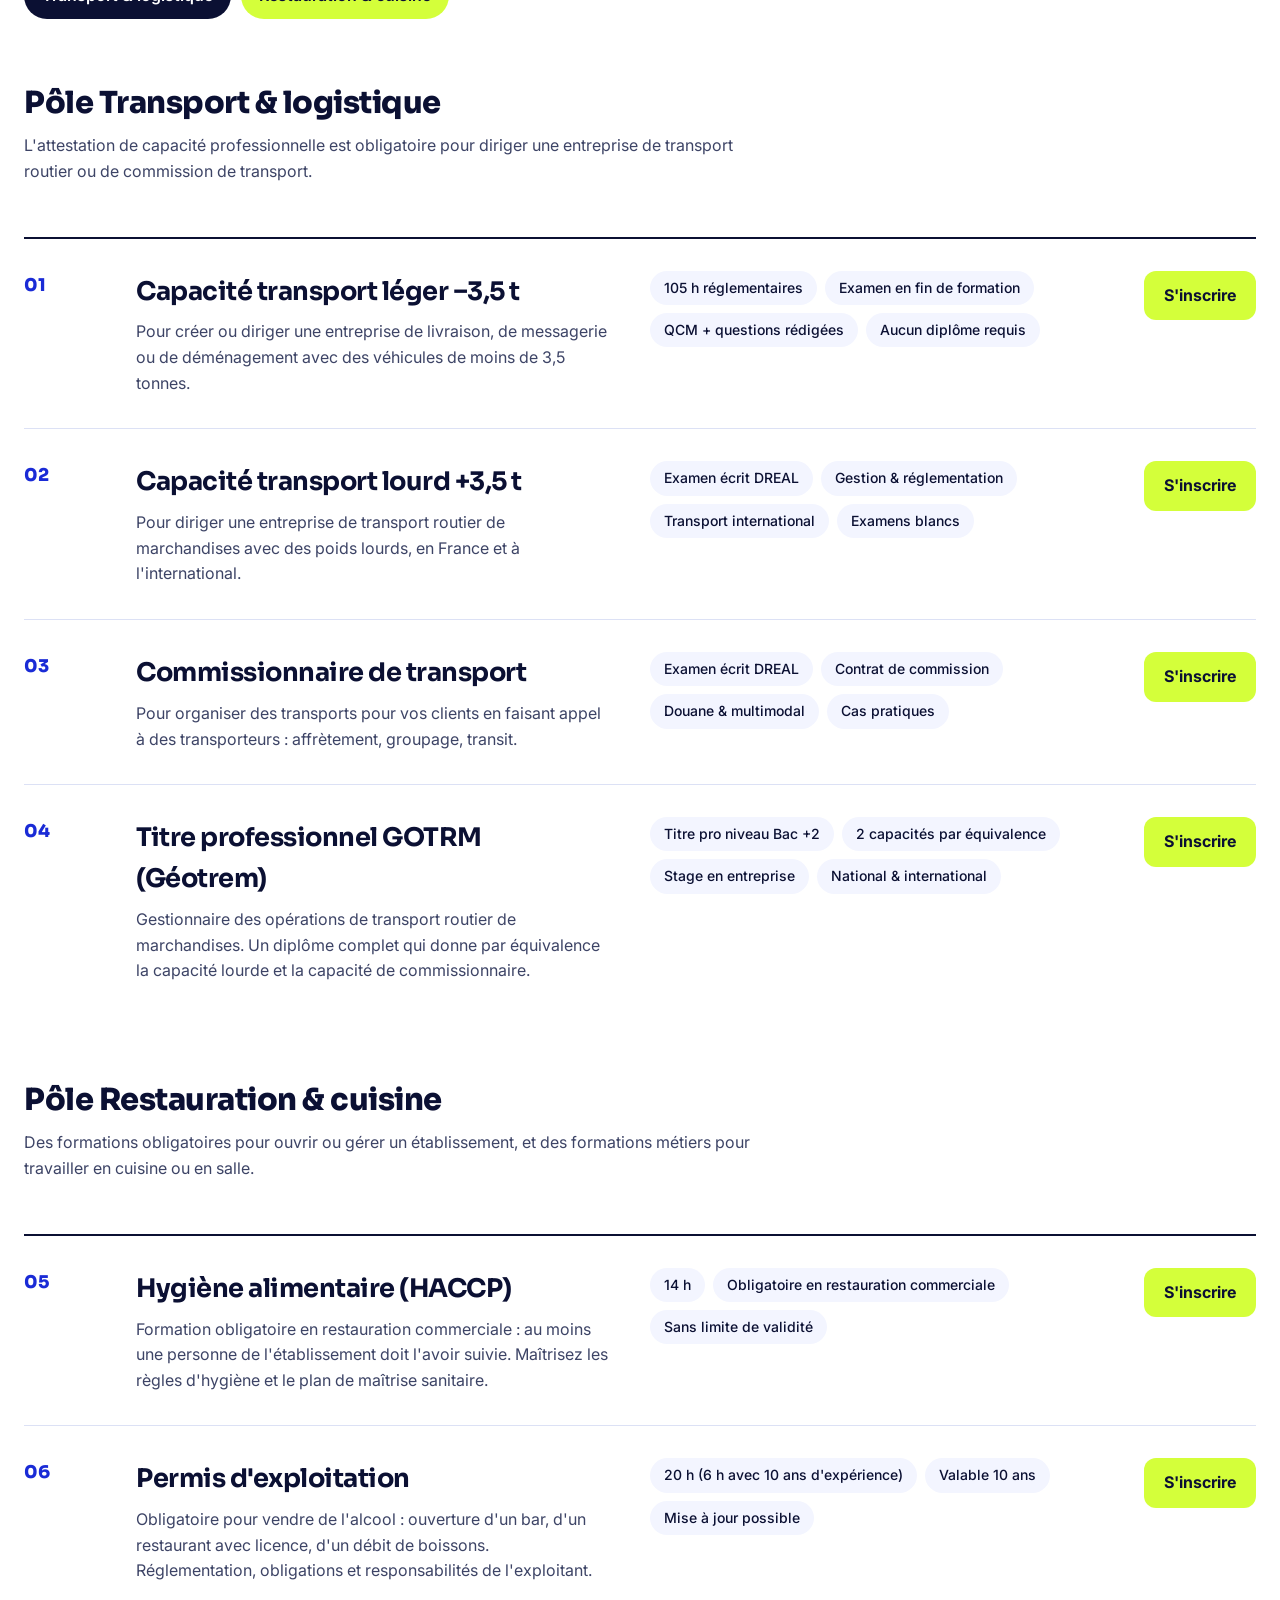
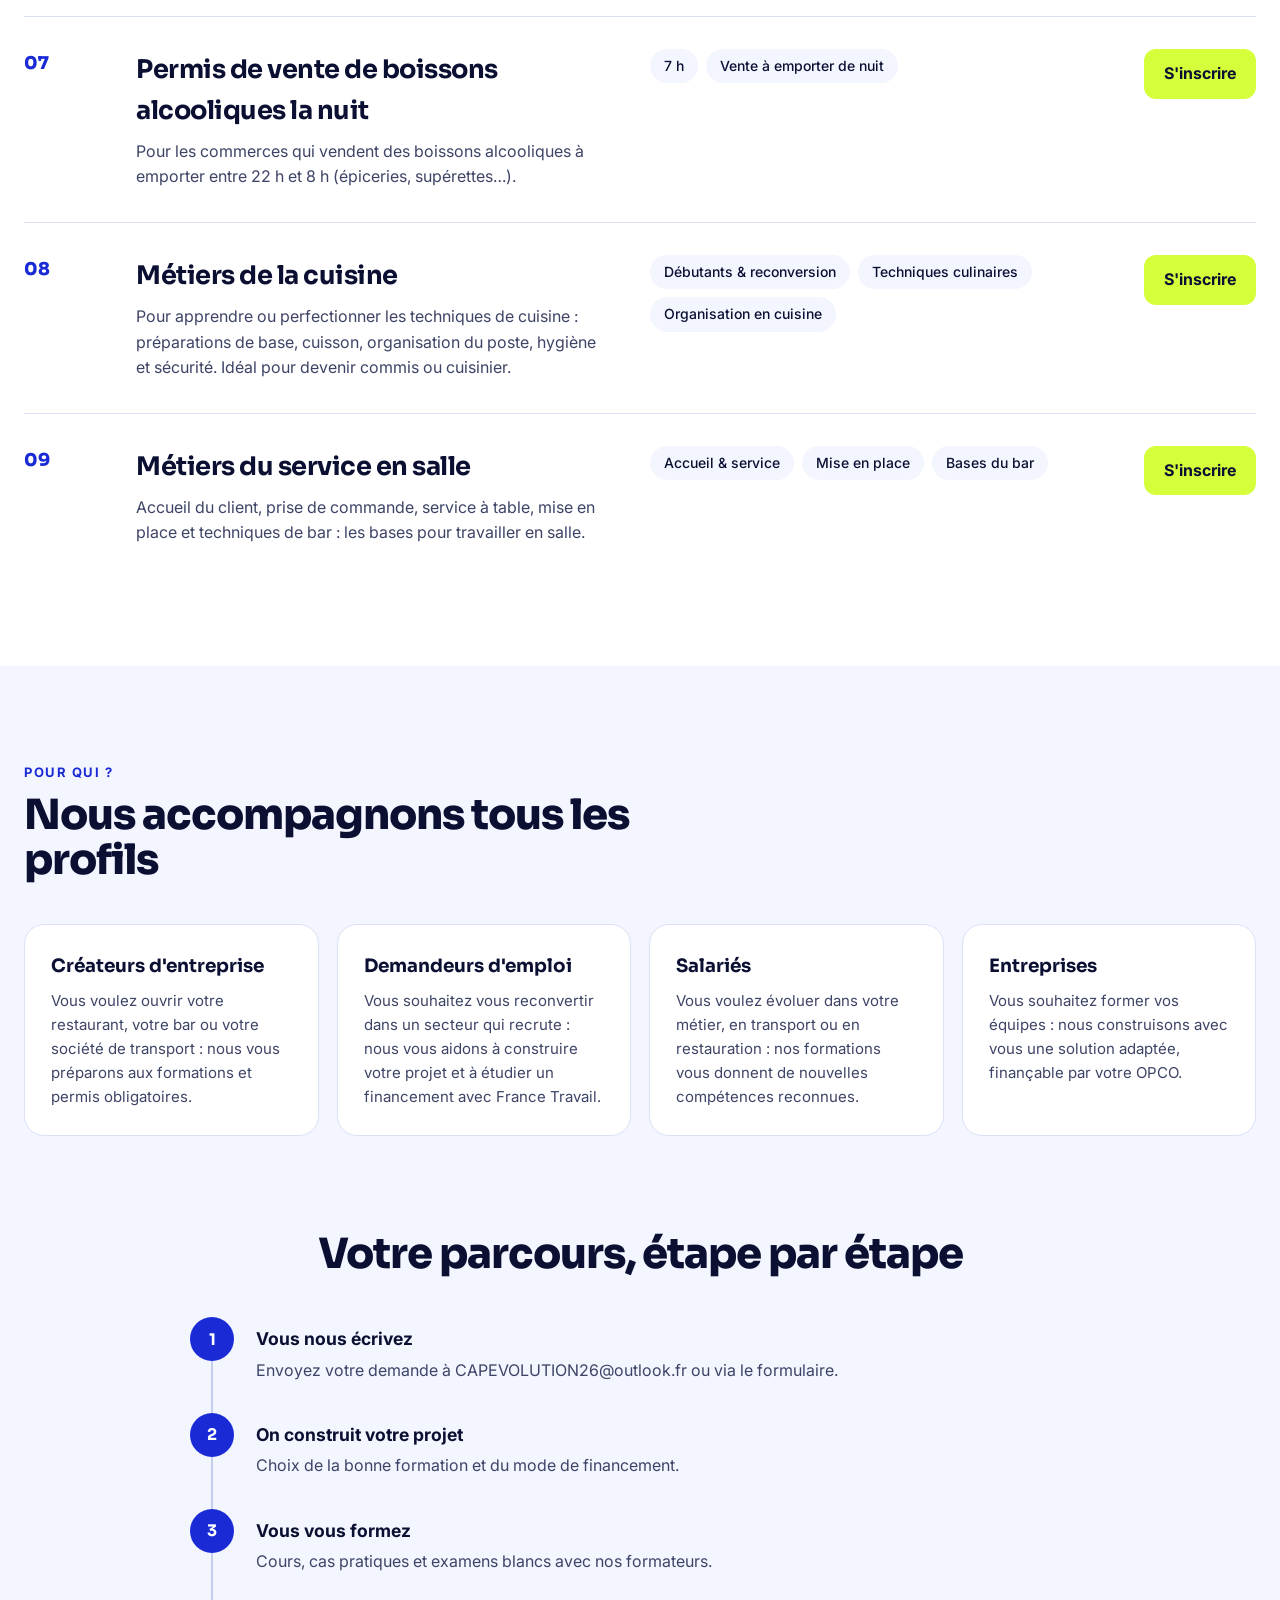
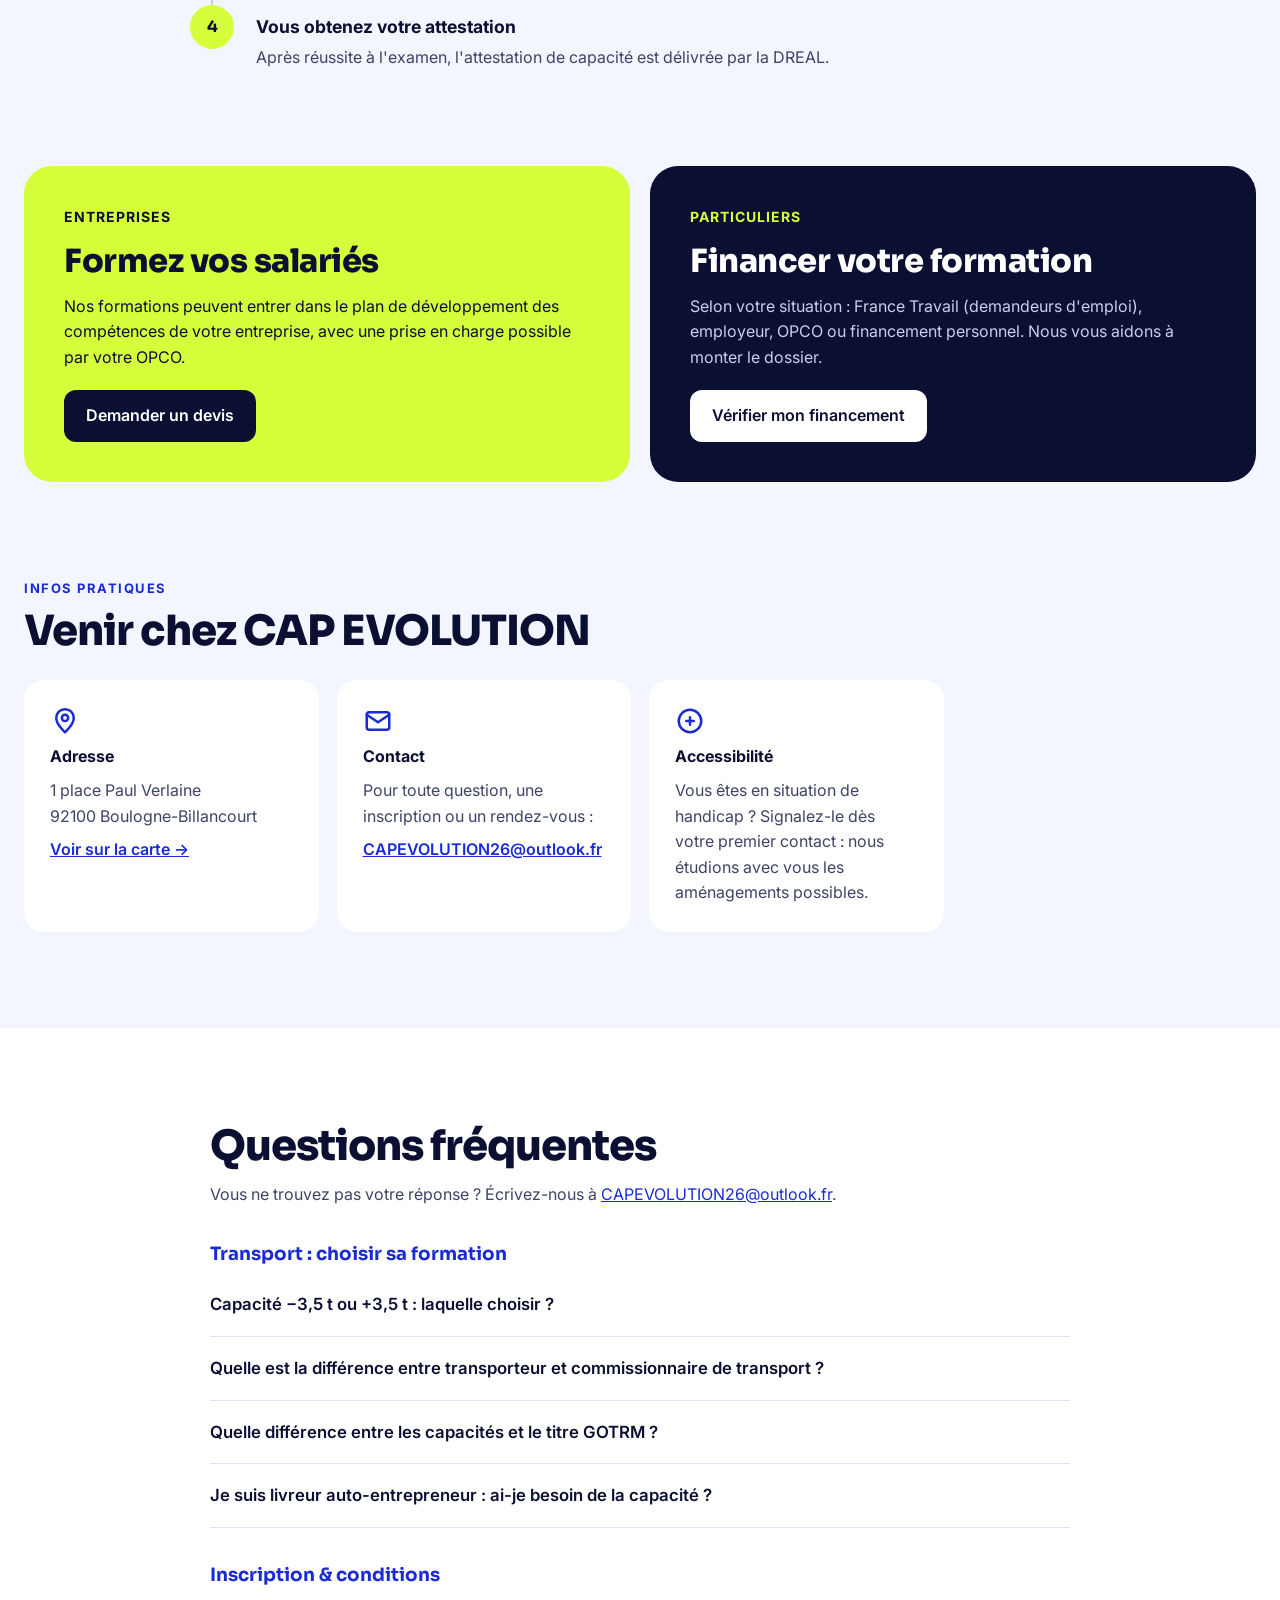
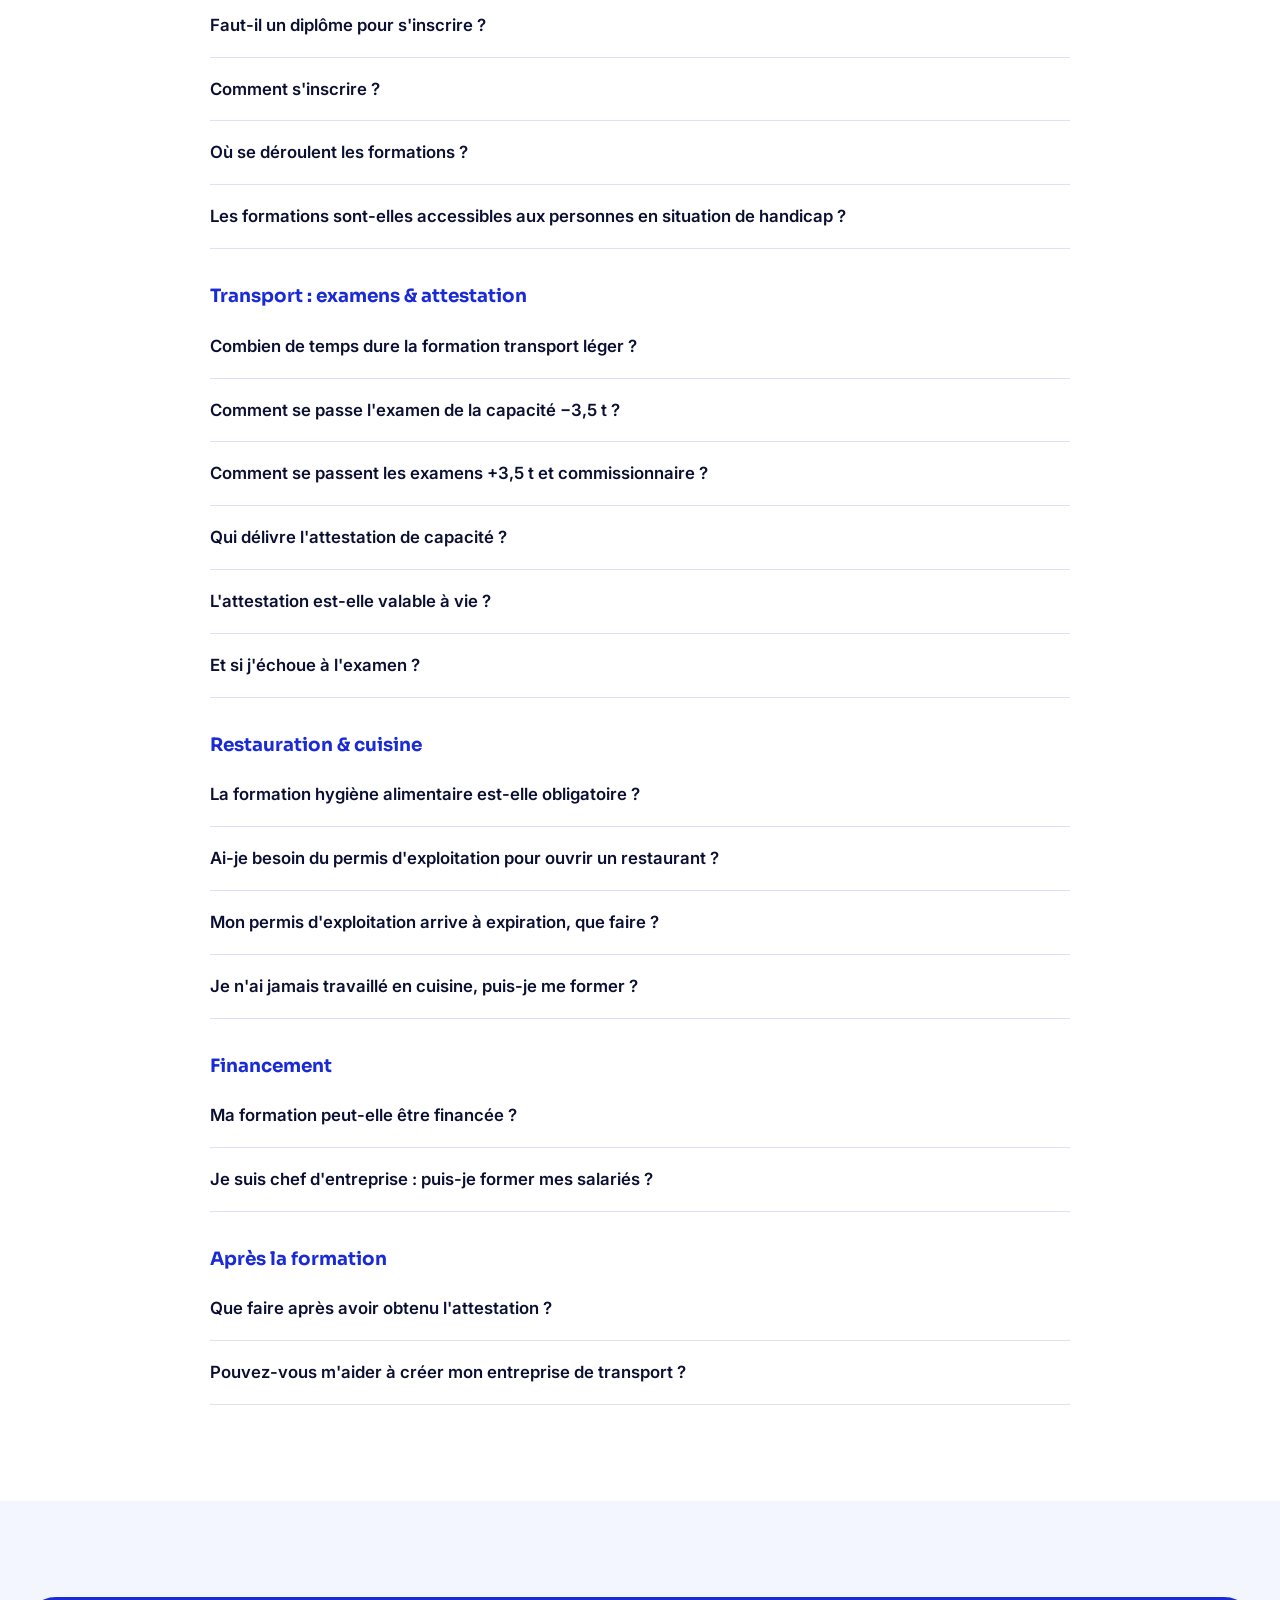
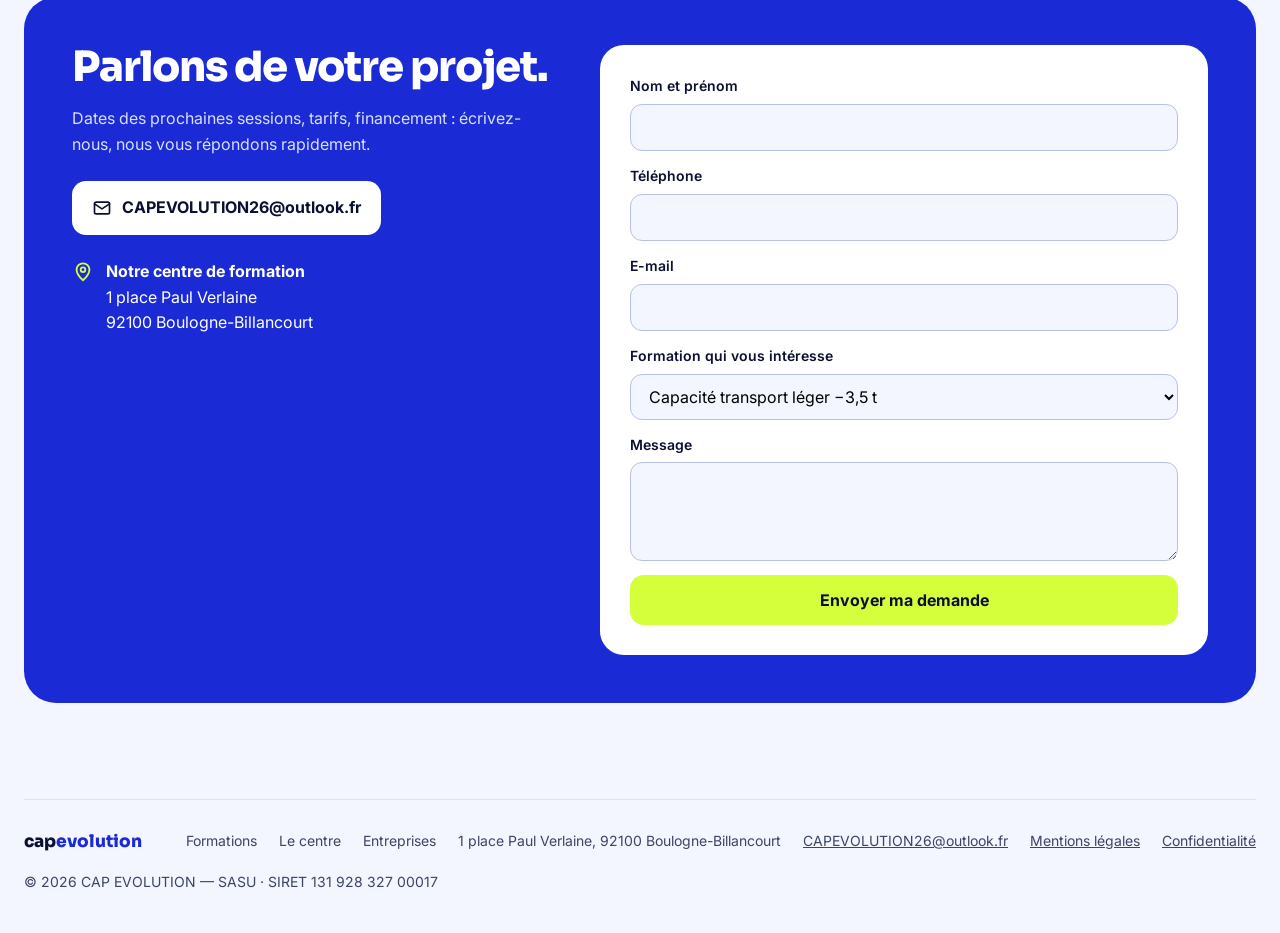
==== commit 4a762f25: "ajoute restauration" ====
--- a/index.html
+++ b/index.html
@@ -3,8 +3,8 @@
 <head>
 <meta charset="utf-8">
 <meta name="viewport" content="width=device-width, initial-scale=1">
-<title>CAP EVOLUTION — Centre de formation transport à Boulogne-Billancourt</title>
-<meta name="description" content="CAP EVOLUTION, centre de formation à Boulogne-Billancourt : capacité de transport léger (-3,5 t), capacité lourde (+3,5 t), commissionnaire de transport et titre professionnel GOTRM.">
+<title>CAP EVOLUTION — Centre de formation professionnelle à Boulogne-Billancourt</title>
+<meta name="description" content="CAP EVOLUTION, centre de formation professionnelle pour adultes à Boulogne-Billancourt (92). Formations transport et logistique (capacité de transport, commissionnaire, GOTRM) et restauration et cuisine (hygiène alimentaire HACCP, permis d&#x27;exploitation, métiers de la cuisine et du service).">
 <meta property="og:title" content="CAP EVOLUTION — Centre de formation transport">
 <meta property="og:description" content="Capacité -3,5 t, +3,5 t, commissionnaire de transport et titre pro GOTRM à Boulogne-Billancourt.">
 <meta name="theme-color" content="#1A2BD6">
@@ -32,10 +32,10 @@
 <span style="font-family: Sora, sans-serif; font-weight: 800; font-size: 19px; letter-spacing: -0.3px">cap<span style="color: #1A2BD6">evolution</span></span>
 </a>
 <nav aria-label="Navigation principale" style="display: flex; flex-wrap: wrap; align-items: center; gap: 4px 22px; font-weight: 500; font-size: 15px">
+<a href="#centre" style="color: #0B1033; text-decoration: none">Le centre</a>
 <a href="#formations" style="color: #0B1033; text-decoration: none">Formations</a>
-<a href="#centre" style="color: #0B1033; text-decoration: none">Le centre</a>
-<a href="#parcours" style="color: #0B1033; text-decoration: none">Votre parcours</a>
-<a href="#entreprises" style="color: #0B1033; text-decoration: none">Entreprises</a>
+<a href="#public" style="color: #0B1033; text-decoration: none">Pour qui ?</a>
+<a href="#infos" style="color: #0B1033; text-decoration: none">Infos pratiques</a>
 <a href="#faq" style="color: #0B1033; text-decoration: none">FAQ</a>
 </nav>
 <a href="#contact" style="background: #1A2BD6; color: #FFFFFF; font-weight: 600; text-decoration: none; padding: 11px 20px; border-radius: 12px; min-height: 44px; box-sizing: border-box; display: inline-flex; align-items: center; gap: 8px">Nous écrire<svg width="16" height="16" viewBox="0 0 24 24" aria-hidden="true" fill="none" stroke="currentColor" stroke-width="2.2" stroke-linecap="round" stroke-linejoin="round"><path d="M5 12h14M13 6l6 6-6 6"></path></svg></a>
@@ -46,31 +46,59 @@
 <section id="accueil" style="padding: 56px 24px 72px">
 <div style="max-width: 1240px; margin: 0 auto; display: flex; flex-wrap: wrap; gap: 28px; align-items: stretch">
 <div style="flex: 999 1 560px; min-width: 0; display: flex; flex-direction: column; gap: 24px; justify-content: center">
-<h1 style="margin: 0; font-family: Sora, sans-serif; font-weight: 800; font-size: 3.6rem; line-height: 1.05; letter-spacing: -1.5px">Votre capacité de transport, <span style="background: #D4FF3A; padding: 0 10px; border-radius: 10px; box-decoration-break: clone; -webkit-box-decoration-break: clone">du premier cours</span> jusqu'à l'attestation.</h1>
-<p style="margin: 0; font-size: 1.15rem; color: #3D4466; max-width: 600px">À Boulogne-Billancourt (92), CAP EVOLUTION forme les futurs transporteurs, gestionnaires et commissionnaires : capacité −3,5 t, capacité +3,5 t, commissionnaire de transport et titre professionnel GOTRM.</p>
+<p style="margin: 0; align-self: flex-start; background: #FFFFFF; border: 1px solid #DCE1F5; border-radius: 999px; padding: 6px 14px; font-size: 14px; font-weight: 600; color: #1A2BD6">Centre de formation professionnelle · Boulogne-Billancourt (92)</p>
+<h1 style="margin: 0; font-family: Sora, sans-serif; font-weight: 800; font-size: 3.6rem; line-height: 1.05; letter-spacing: -1.5px">Se former pour <span style="background: #D4FF3A; padding: 0 10px; border-radius: 10px; box-decoration-break: clone; -webkit-box-decoration-break: clone">évoluer</span>, se lancer, réussir.</h1>
+<p style="margin: 0; font-size: 1.15rem; color: #3D4466; max-width: 620px">CAP EVOLUTION est un centre de formation continue pour adultes. Nous accompagnons les particuliers, les demandeurs d'emploi, les salariés et les entreprises dans leurs projets professionnels, dans deux grands secteurs qui recrutent : le transport et la logistique, et la restauration et la cuisine.</p>
 <div style="display: flex; flex-wrap: wrap; gap: 12px">
-<a href="#formations" style="background: #1A2BD6; color: #FFFFFF; font-weight: 600; text-decoration: none; padding: 15px 24px; border-radius: 14px">Choisir ma formation</a>
-<a href="mailto:CAPEVOLUTION26@outlook.fr" style="background: #FFFFFF; color: #0B1033; font-weight: 600; text-decoration: none; padding: 15px 24px; border-radius: 14px; border: 1px solid #DCE1F5">CAPEVOLUTION26@outlook.fr</a>
-</div>
-</div>
-<div style="flex: 1 1 360px; min-width: 0; background: #0B1033; color: #FFFFFF; border-radius: 28px; padding: 30px; display: flex; flex-direction: column; gap: 14px">
-<p style="margin: 0; font-family: Sora, sans-serif; font-weight: 700; font-size: 1.15rem">Quelle formation pour moi ?</p>
-<a href="#f-leger" style="text-decoration: none; color: #FFFFFF; background: #1A2150; border-radius: 16px; padding: 16px 18px; display: flex; justify-content: space-between; align-items: center; gap: 12px"><span><strong style="display: block">Je veux livrer en utilitaire</strong><span style="color: #AEB6E0; font-size: 14px">Capacité transport léger −3,5 t</span></span><span aria-hidden="true" style="color: #D4FF3A; font-size: 22px">→</span></a>
-<a href="#f-lourd" style="text-decoration: none; color: #FFFFFF; background: #1A2150; border-radius: 16px; padding: 16px 18px; display: flex; justify-content: space-between; align-items: center; gap: 12px"><span><strong style="display: block">Je veux exploiter des poids lourds</strong><span style="color: #AEB6E0; font-size: 14px">Capacité transport lourd +3,5 t</span></span><span aria-hidden="true" style="color: #D4FF3A; font-size: 22px">→</span></a>
-<a href="#f-commission" style="text-decoration: none; color: #FFFFFF; background: #1A2150; border-radius: 16px; padding: 16px 18px; display: flex; justify-content: space-between; align-items: center; gap: 12px"><span><strong style="display: block">Je veux organiser des transports</strong><span style="color: #AEB6E0; font-size: 14px">Commissionnaire de transport</span></span><span aria-hidden="true" style="color: #D4FF3A; font-size: 22px">→</span></a>
-<a href="#f-gotrm" style="text-decoration: none; color: #FFFFFF; background: #1A2150; border-radius: 16px; padding: 16px 18px; display: flex; justify-content: space-between; align-items: center; gap: 12px"><span><strong style="display: block">Je veux un diplôme complet</strong><span style="color: #AEB6E0; font-size: 14px">Titre professionnel GOTRM</span></span><span aria-hidden="true" style="color: #D4FF3A; font-size: 22px">→</span></a>
+<a href="#centre" style="background: #1A2BD6; color: #FFFFFF; font-weight: 600; text-decoration: none; padding: 15px 24px; border-radius: 14px">Découvrir le centre</a>
+<a href="#formations" style="background: #FFFFFF; color: #0B1033; font-weight: 600; text-decoration: none; padding: 15px 24px; border-radius: 14px; border: 1px solid #DCE1F5">Nos formations</a>
+</div>
+</div>
+<div style="flex: 1 1 360px; min-width: 0; background: #0B1033; color: #FFFFFF; border-radius: 28px; padding: 32px; display: flex; flex-direction: column; gap: 18px">
+<p style="margin: 0; font-family: Sora, sans-serif; font-weight: 700; font-size: 1.2rem">CAP EVOLUTION en bref</p>
+<div style="display: flex; gap: 14px; align-items: flex-start"><span aria-hidden="true" style="width: 10px; height: 10px; margin-top: 8px; border-radius: 50%; background: #D4FF3A; flex-shrink: 0"></span><p style="margin: 0"><strong>Formation continue d'adultes</strong><br><span style="color: #AEB6E0">Reconversion, création d'entreprise, montée en compétences</span></p></div>
+<div style="display: flex; gap: 14px; align-items: flex-start"><span aria-hidden="true" style="width: 10px; height: 10px; margin-top: 8px; border-radius: 50%; background: #D4FF3A; flex-shrink: 0"></span><p style="margin: 0"><strong>Formations en présentiel</strong><br><span style="color: #AEB6E0">Dans nos locaux de Boulogne-Billancourt</span></p></div>
+<div style="display: flex; gap: 14px; align-items: flex-start"><span aria-hidden="true" style="width: 10px; height: 10px; margin-top: 8px; border-radius: 50%; background: #D4FF3A; flex-shrink: 0"></span><p style="margin: 0"><strong>2 pôles de formation</strong><br><span style="color: #AEB6E0">Transport &amp; logistique · Restauration &amp; cuisine</span></p></div>
+<div style="display: flex; gap: 14px; align-items: flex-start"><span aria-hidden="true" style="width: 10px; height: 10px; margin-top: 8px; border-radius: 50%; background: #D4FF3A; flex-shrink: 0"></span><p style="margin: 0"><strong>Un accompagnement personnalisé</strong><br><span style="color: #AEB6E0">De l'orientation jusqu'à l'examen</span></p></div>
+</div>
+</div>
+</section>
+
+<!-- LE CENTRE -->
+<section id="centre" style="background: #FFFFFF; padding: 88px 24px; border-radius: 40px 40px 0 0">
+<div style="max-width: 1240px; margin: 0 auto; display: flex; flex-direction: column; gap: 48px">
+<div style="display: flex; flex-wrap: wrap; gap: 40px">
+<div style="flex: 1 1 380px; min-width: 0; display: flex; flex-direction: column; gap: 14px">
+<p style="margin: 0; font-weight: 700; color: #1A2BD6; text-transform: uppercase; letter-spacing: 1.5px; font-size: 13px">Le centre</p>
+<h2 style="margin: 0; font-family: Sora, sans-serif; font-weight: 800; font-size: 2.6rem; line-height: 1.1; letter-spacing: -1px">Un centre à taille humaine, tourné vers votre avenir professionnel</h2>
+</div>
+<div style="flex: 1 1 440px; min-width: 0; display: flex; flex-direction: column; gap: 14px; color: #3D4466; font-size: 1.05rem">
+<p style="margin: 0">CAP EVOLUTION est né d'une conviction simple : chacun doit pouvoir faire évoluer sa carrière, changer de métier ou créer son entreprise, à condition d'être bien formé et bien accompagné.</p>
+<p style="margin: 0">Installé à Boulogne-Billancourt, notre centre propose des formations professionnelles pour adultes, conçues pour être concrètes, exigeantes et directement utiles sur le terrain. Nous intervenons dans deux secteurs qui recrutent et où il est possible de créer son activité : le transport routier et la logistique, et la restauration et la cuisine.</p>
+</div>
+</div>
+<div>
+<h3 style="margin: 0 0 20px; font-family: Sora, sans-serif; font-weight: 700; font-size: 1.4rem">Nos engagements</h3>
+<div style="display: grid; grid-template-columns: repeat(auto-fit, minmax(220px, 1fr)); gap: 18px">
+<div style="background: #F3F5FF; border-radius: 20px; padding: 26px; display: flex; flex-direction: column; gap: 8px"><span aria-hidden="true" style="width: 36px; height: 6px; border-radius: 3px; background: #1A2BD6"></span><p style="margin: 0; font-weight: 700; font-size: 1.05rem">Écoute et orientation</p><p style="margin: 0; color: #3D4466; font-size: 15px">Avant toute inscription, nous prenons le temps de comprendre votre projet pour vous conseiller la bonne formation.</p></div>
+<div style="background: #F3F5FF; border-radius: 20px; padding: 26px; display: flex; flex-direction: column; gap: 8px"><span aria-hidden="true" style="width: 36px; height: 6px; border-radius: 3px; background: #1A2BD6"></span><p style="margin: 0; font-weight: 700; font-size: 1.05rem">Des formateurs du métier</p><p style="margin: 0; color: #3D4466; font-size: 15px">Nos intervenants sont des professionnels qui connaissent la réalité du terrain.</p></div>
+<div style="background: #F3F5FF; border-radius: 20px; padding: 26px; display: flex; flex-direction: column; gap: 8px"><span aria-hidden="true" style="width: 36px; height: 6px; border-radius: 3px; background: #1A2BD6"></span><p style="margin: 0; font-weight: 700; font-size: 1.05rem">Une pédagogie concrète</p><p style="margin: 0; color: #3D4466; font-size: 15px">Cas pratiques, mises en situation, annales et examens blancs pour arriver prêt le jour J.</p></div>
+<div style="background: #F3F5FF; border-radius: 20px; padding: 26px; display: flex; flex-direction: column; gap: 8px"><span aria-hidden="true" style="width: 36px; height: 6px; border-radius: 3px; background: #1A2BD6"></span><p style="margin: 0; font-weight: 700; font-size: 1.05rem">Un suivi individuel</p><p style="margin: 0; color: #3D4466; font-size: 15px">Un interlocuteur dédié vous accompagne du premier contact jusqu'à la fin de votre formation.</p></div>
+</div>
 </div>
 </div>
 </section>
 
 <!-- FORMATIONS : liste en lignes -->
-<section id="formations" style="background: #FFFFFF; padding: 88px 24px; border-radius: 40px 40px 0 0">
+<section id="formations" style="background: #FFFFFF; padding: 88px 24px; border-top: 1px solid #DCE1F5">
 <div style="max-width: 1240px; margin: 0 auto; display: flex; flex-direction: column; gap: 36px">
 <div style="display: flex; flex-wrap: wrap; justify-content: space-between; align-items: flex-end; gap: 16px">
-<h2 style="margin: 0; font-family: Sora, sans-serif; font-weight: 800; font-size: 2.6rem; line-height: 1.1; letter-spacing: -1px; max-width: 640px">Nos formations</h2>
-<p style="margin: 0; color: #3D4466; max-width: 460px">L'attestation de capacité professionnelle est obligatoire pour diriger une entreprise de transport routier ou de commission de transport.</p>
-</div>
-
+<div style="display: flex; flex-direction: column; gap: 10px; max-width: 640px"><p style="margin: 0; font-weight: 700; color: #1A2BD6; text-transform: uppercase; letter-spacing: 1.5px; font-size: 13px">Notre offre</p><h2 style="margin: 0; font-family: Sora, sans-serif; font-weight: 800; font-size: 2.6rem; line-height: 1.1; letter-spacing: -1px">Nos formations</h2></div>
+<p style="margin: 0; color: #3D4466; max-width: 460px">Deux pôles de formation pour vous lancer, vous reconvertir ou faire évoluer votre carrière.</p>
+</div>
+
+<div style="display: flex; flex-wrap: wrap; gap: 10px"><a href="#pole-transport" style="background: #0B1033; color: #FFFFFF; font-weight: 600; text-decoration: none; padding: 10px 18px; border-radius: 999px">Transport &amp; logistique</a><a href="#pole-restauration" style="background: #D4FF3A; color: #0B1033; font-weight: 600; text-decoration: none; padding: 10px 18px; border-radius: 999px">Restauration &amp; cuisine</a></div>
+<div id="pole-transport" style="display: flex; flex-direction: column; gap: 6px; padding-top: 24px"><h3 style="margin: 0; font-family: Sora, sans-serif; font-weight: 800; font-size: 1.9rem; letter-spacing: -0.5px">Pôle Transport &amp; logistique</h3><p style="margin: 0 0 16px; color: #3D4466; max-width: 760px">L'attestation de capacité professionnelle est obligatoire pour diriger une entreprise de transport routier ou de commission de transport.</p></div>
 <div style="display: flex; flex-direction: column">
 
 <div id="f-leger" style="display: flex; flex-wrap: wrap; gap: 20px 40px; padding: 32px 0; border-top: 2px solid #0B1033; align-items: flex-start">
@@ -118,42 +146,110 @@
 <a href="#contact" style="flex: 0 0 auto; background: #D4FF3A; color: #0B1033; font-weight: 700; text-decoration: none; padding: 12px 20px; border-radius: 12px">S'inscrire</a>
 </div>
 
-<div id="f-gotrm" style="display: flex; flex-wrap: wrap; gap: 20px 40px; padding: 32px 28px; margin-top: 8px; background: #1A2BD6; color: #FFFFFF; border-radius: 24px; align-items: flex-start">
-<span style="flex: 0 0 72px; font-family: Sora, sans-serif; font-weight: 800; font-size: 1.1rem; color: #D4FF3A">04</span>
+<div id="f-gotrm" style="display: flex; flex-wrap: wrap; gap: 20px 40px; padding: 32px 0; border-top: 1px solid #DCE1F5; align-items: flex-start">
+<span style="flex: 0 0 72px; font-family: Sora, sans-serif; font-weight: 800; font-size: 1.1rem; color: #1A2BD6">04</span>
 <div style="flex: 2 1 320px; min-width: 0; display: flex; flex-direction: column; gap: 8px">
 <h3 style="margin: 0; font-family: Sora, sans-serif; font-weight: 700; font-size: 1.6rem; letter-spacing: -0.5px">Titre professionnel GOTRM (Géotrem)</h3>
-<p style="margin: 0; color: #D9DEFF">Gestionnaire des opérations de transport routier de marchandises. Un diplôme complet qui donne par équivalence la capacité lourde et la capacité de commissionnaire.</p>
-</div>
-<ul style="flex: 2 1 300px; min-width: 0; margin: 0; padding: 0; list-style: none; display: flex; flex-wrap: wrap; gap: 8px">
-<li style="background: #2F3FE0; border-radius: 999px; padding: 6px 14px; font-size: 14px; font-weight: 500">Titre pro niveau Bac +2</li>
-<li style="background: #2F3FE0; border-radius: 999px; padding: 6px 14px; font-size: 14px; font-weight: 500">2 capacités par équivalence</li>
-<li style="background: #2F3FE0; border-radius: 999px; padding: 6px 14px; font-size: 14px; font-weight: 500">Stage en entreprise</li>
-<li style="background: #2F3FE0; border-radius: 999px; padding: 6px 14px; font-size: 14px; font-weight: 500">National &amp; international</li>
-</ul>
-<a href="#contact" style="flex: 0 0 auto; background: #D4FF3A; color: #0B1033; font-weight: 700; text-decoration: none; padding: 12px 20px; border-radius: 12px">S'inscrire</a>
-</div>
-
-</div>
-</div>
-</section>
-
-<!-- LE CENTRE -->
-<section id="centre" style="background: #FFFFFF; padding: 24px 24px 96px">
-<div style="max-width: 1240px; margin: 0 auto; display: flex; flex-wrap: wrap; gap: 48px">
-<div style="flex: 1 1 380px; min-width: 0">
-<p style="margin: 0; font-family: Sora, sans-serif; font-weight: 700; font-size: 2.2rem; line-height: 1.2; letter-spacing: -0.8px">Chez CAP EVOLUTION, on ne vous prépare pas seulement à un examen : <span style="color: #1A2BD6">on vous prépare à diriger.</span></p>
-</div>
-<div style="flex: 1 1 440px; min-width: 0; display: grid; grid-template-columns: repeat(auto-fit, minmax(200px, 1fr)); gap: 28px 32px">
-<div style="display: flex; flex-direction: column; gap: 6px"><span aria-hidden="true" style="width: 36px; height: 6px; border-radius: 3px; background: #D4FF3A"></span><p style="margin: 0; font-weight: 700">Des formateurs du métier</p><p style="margin: 0; color: #3D4466; font-size: 15px">Des professionnels du transport qui connaissent le terrain.</p></div>
-<div style="display: flex; flex-direction: column; gap: 6px"><span aria-hidden="true" style="width: 36px; height: 6px; border-radius: 3px; background: #D4FF3A"></span><p style="margin: 0; font-weight: 700">Un suivi individuel</p><p style="margin: 0; color: #3D4466; font-size: 15px">Chaque stagiaire a un interlocuteur dédié du début à la fin.</p></div>
-<div style="display: flex; flex-direction: column; gap: 6px"><span aria-hidden="true" style="width: 36px; height: 6px; border-radius: 3px; background: #D4FF3A"></span><p style="margin: 0; font-weight: 700">L'examen comme objectif</p><p style="margin: 0; color: #3D4466; font-size: 15px">Annales, examens blancs et corrections détaillées.</p></div>
-<div style="display: flex; flex-direction: column; gap: 6px"><span aria-hidden="true" style="width: 36px; height: 6px; border-radius: 3px; background: #D4FF3A"></span><p style="margin: 0; font-weight: 700">Après la formation</p><p style="margin: 0; color: #3D4466; font-size: 15px">Conseils pour créer et lancer votre entreprise de transport.</p></div>
+<p style="margin: 0; color: #3D4466">Gestionnaire des opérations de transport routier de marchandises. Un diplôme complet qui donne par équivalence la capacité lourde et la capacité de commissionnaire.</p>
+</div>
+<ul style="flex: 2 1 300px; min-width: 0; margin: 0; padding: 0; list-style: none; display: flex; flex-wrap: wrap; gap: 8px">
+<li style="background: #F3F5FF; border-radius: 999px; padding: 6px 14px; font-size: 14px; font-weight: 500">Titre pro niveau Bac +2</li>
+<li style="background: #F3F5FF; border-radius: 999px; padding: 6px 14px; font-size: 14px; font-weight: 500">2 capacités par équivalence</li>
+<li style="background: #F3F5FF; border-radius: 999px; padding: 6px 14px; font-size: 14px; font-weight: 500">Stage en entreprise</li>
+<li style="background: #F3F5FF; border-radius: 999px; padding: 6px 14px; font-size: 14px; font-weight: 500">National &amp; international</li>
+</ul>
+<a href="#contact" style="flex: 0 0 auto; background: #D4FF3A; color: #0B1033; font-weight: 700; text-decoration: none; padding: 12px 20px; border-radius: 12px">S'inscrire</a>
+</div>
+
+</div>
+<div id="pole-restauration" style="display: flex; flex-direction: column; gap: 6px; padding-top: 24px"><h3 style="margin: 0; font-family: Sora, sans-serif; font-weight: 800; font-size: 1.9rem; letter-spacing: -0.5px">Pôle Restauration &amp; cuisine</h3><p style="margin: 0 0 16px; color: #3D4466; max-width: 760px">Des formations obligatoires pour ouvrir ou gérer un établissement, et des formations métiers pour travailler en cuisine ou en salle.</p></div>
+<div style="display: flex; flex-direction: column">
+<div id="r-hygiene" style="display: flex; flex-wrap: wrap; gap: 20px 40px; padding: 32px 0; border-top: 2px solid #0B1033; align-items: flex-start">
+<span style="flex: 0 0 72px; font-family: Sora, sans-serif; font-weight: 800; font-size: 1.1rem; color: #1A2BD6">05</span>
+<div style="flex: 2 1 320px; min-width: 0; display: flex; flex-direction: column; gap: 8px">
+<h3 style="margin: 0; font-family: Sora, sans-serif; font-weight: 700; font-size: 1.6rem; letter-spacing: -0.5px">Hygiène alimentaire (HACCP)</h3>
+<p style="margin: 0; color: #3D4466">Formation obligatoire en restauration commerciale : au moins une personne de l'établissement doit l'avoir suivie. Maîtrisez les règles d'hygiène et le plan de maîtrise sanitaire.</p>
+</div>
+<ul style="flex: 2 1 300px; min-width: 0; margin: 0; padding: 0; list-style: none; display: flex; flex-wrap: wrap; gap: 8px">
+<li style="background: #F3F5FF; border-radius: 999px; padding: 6px 14px; font-size: 14px; font-weight: 500">14 h</li>
+<li style="background: #F3F5FF; border-radius: 999px; padding: 6px 14px; font-size: 14px; font-weight: 500">Obligatoire en restauration commerciale</li>
+<li style="background: #F3F5FF; border-radius: 999px; padding: 6px 14px; font-size: 14px; font-weight: 500">Sans limite de validité</li>
+</ul>
+<a href="#contact" style="flex: 0 0 auto; background: #D4FF3A; color: #0B1033; font-weight: 700; text-decoration: none; padding: 12px 20px; border-radius: 12px">S'inscrire</a>
+</div>
+<div id="r-permis" style="display: flex; flex-wrap: wrap; gap: 20px 40px; padding: 32px 0; border-top: 1px solid #DCE1F5; align-items: flex-start">
+<span style="flex: 0 0 72px; font-family: Sora, sans-serif; font-weight: 800; font-size: 1.1rem; color: #1A2BD6">06</span>
+<div style="flex: 2 1 320px; min-width: 0; display: flex; flex-direction: column; gap: 8px">
+<h3 style="margin: 0; font-family: Sora, sans-serif; font-weight: 700; font-size: 1.6rem; letter-spacing: -0.5px">Permis d'exploitation</h3>
+<p style="margin: 0; color: #3D4466">Obligatoire pour vendre de l'alcool : ouverture d'un bar, d'un restaurant avec licence, d'un débit de boissons. Réglementation, obligations et responsabilités de l'exploitant.</p>
+</div>
+<ul style="flex: 2 1 300px; min-width: 0; margin: 0; padding: 0; list-style: none; display: flex; flex-wrap: wrap; gap: 8px">
+<li style="background: #F3F5FF; border-radius: 999px; padding: 6px 14px; font-size: 14px; font-weight: 500">20 h (6 h avec 10 ans d'expérience)</li>
+<li style="background: #F3F5FF; border-radius: 999px; padding: 6px 14px; font-size: 14px; font-weight: 500">Valable 10 ans</li>
+<li style="background: #F3F5FF; border-radius: 999px; padding: 6px 14px; font-size: 14px; font-weight: 500">Mise à jour possible</li>
+</ul>
+<a href="#contact" style="flex: 0 0 auto; background: #D4FF3A; color: #0B1033; font-weight: 700; text-decoration: none; padding: 12px 20px; border-radius: 12px">S'inscrire</a>
+</div>
+<div id="r-nuit" style="display: flex; flex-wrap: wrap; gap: 20px 40px; padding: 32px 0; border-top: 1px solid #DCE1F5; align-items: flex-start">
+<span style="flex: 0 0 72px; font-family: Sora, sans-serif; font-weight: 800; font-size: 1.1rem; color: #1A2BD6">07</span>
+<div style="flex: 2 1 320px; min-width: 0; display: flex; flex-direction: column; gap: 8px">
+<h3 style="margin: 0; font-family: Sora, sans-serif; font-weight: 700; font-size: 1.6rem; letter-spacing: -0.5px">Permis de vente de boissons alcooliques la nuit</h3>
+<p style="margin: 0; color: #3D4466">Pour les commerces qui vendent des boissons alcooliques à emporter entre 22 h et 8 h (épiceries, supérettes…).</p>
+</div>
+<ul style="flex: 2 1 300px; min-width: 0; margin: 0; padding: 0; list-style: none; display: flex; flex-wrap: wrap; gap: 8px">
+<li style="background: #F3F5FF; border-radius: 999px; padding: 6px 14px; font-size: 14px; font-weight: 500">7 h</li>
+<li style="background: #F3F5FF; border-radius: 999px; padding: 6px 14px; font-size: 14px; font-weight: 500">Vente à emporter de nuit</li>
+</ul>
+<a href="#contact" style="flex: 0 0 auto; background: #D4FF3A; color: #0B1033; font-weight: 700; text-decoration: none; padding: 12px 20px; border-radius: 12px">S'inscrire</a>
+</div>
+<div id="r-cuisine" style="display: flex; flex-wrap: wrap; gap: 20px 40px; padding: 32px 0; border-top: 1px solid #DCE1F5; align-items: flex-start">
+<span style="flex: 0 0 72px; font-family: Sora, sans-serif; font-weight: 800; font-size: 1.1rem; color: #1A2BD6">08</span>
+<div style="flex: 2 1 320px; min-width: 0; display: flex; flex-direction: column; gap: 8px">
+<h3 style="margin: 0; font-family: Sora, sans-serif; font-weight: 700; font-size: 1.6rem; letter-spacing: -0.5px">Métiers de la cuisine</h3>
+<p style="margin: 0; color: #3D4466">Pour apprendre ou perfectionner les techniques de cuisine : préparations de base, cuisson, organisation du poste, hygiène et sécurité. Idéal pour devenir commis ou cuisinier.</p>
+</div>
+<ul style="flex: 2 1 300px; min-width: 0; margin: 0; padding: 0; list-style: none; display: flex; flex-wrap: wrap; gap: 8px">
+<li style="background: #F3F5FF; border-radius: 999px; padding: 6px 14px; font-size: 14px; font-weight: 500">Débutants &amp; reconversion</li>
+<li style="background: #F3F5FF; border-radius: 999px; padding: 6px 14px; font-size: 14px; font-weight: 500">Techniques culinaires</li>
+<li style="background: #F3F5FF; border-radius: 999px; padding: 6px 14px; font-size: 14px; font-weight: 500">Organisation en cuisine</li>
+</ul>
+<a href="#contact" style="flex: 0 0 auto; background: #D4FF3A; color: #0B1033; font-weight: 700; text-decoration: none; padding: 12px 20px; border-radius: 12px">S'inscrire</a>
+</div>
+<div id="r-service" style="display: flex; flex-wrap: wrap; gap: 20px 40px; padding: 32px 0; border-top: 1px solid #DCE1F5; align-items: flex-start">
+<span style="flex: 0 0 72px; font-family: Sora, sans-serif; font-weight: 800; font-size: 1.1rem; color: #1A2BD6">09</span>
+<div style="flex: 2 1 320px; min-width: 0; display: flex; flex-direction: column; gap: 8px">
+<h3 style="margin: 0; font-family: Sora, sans-serif; font-weight: 700; font-size: 1.6rem; letter-spacing: -0.5px">Métiers du service en salle</h3>
+<p style="margin: 0; color: #3D4466">Accueil du client, prise de commande, service à table, mise en place et techniques de bar : les bases pour travailler en salle.</p>
+</div>
+<ul style="flex: 2 1 300px; min-width: 0; margin: 0; padding: 0; list-style: none; display: flex; flex-wrap: wrap; gap: 8px">
+<li style="background: #F3F5FF; border-radius: 999px; padding: 6px 14px; font-size: 14px; font-weight: 500">Accueil &amp; service</li>
+<li style="background: #F3F5FF; border-radius: 999px; padding: 6px 14px; font-size: 14px; font-weight: 500">Mise en place</li>
+<li style="background: #F3F5FF; border-radius: 999px; padding: 6px 14px; font-size: 14px; font-weight: 500">Bases du bar</li>
+</ul>
+<a href="#contact" style="flex: 0 0 auto; background: #D4FF3A; color: #0B1033; font-weight: 700; text-decoration: none; padding: 12px 20px; border-radius: 12px">S'inscrire</a>
+</div>
+</div>
+</div>
+</section>
+
+<!-- POUR QUI -->
+<section id="public" style="padding: 96px 24px">
+<div style="max-width: 1240px; margin: 0 auto; display: flex; flex-direction: column; gap: 40px">
+<div style="max-width: 720px; display: flex; flex-direction: column; gap: 10px">
+<p style="margin: 0; font-weight: 700; color: #1A2BD6; text-transform: uppercase; letter-spacing: 1.5px; font-size: 13px">Pour qui ?</p>
+<h2 style="margin: 0; font-family: Sora, sans-serif; font-weight: 800; font-size: 2.6rem; line-height: 1.1; letter-spacing: -1px">Nous accompagnons tous les profils</h2>
+</div>
+<div style="display: grid; grid-template-columns: repeat(auto-fit, minmax(240px, 1fr)); gap: 18px">
+<div style="border: 1px solid #DCE1F5; border-radius: 20px; padding: 26px; display: flex; flex-direction: column; gap: 8px; background: #FFFFFF"><p style="margin: 0; font-family: Sora, sans-serif; font-weight: 700; font-size: 1.15rem">Créateurs d'entreprise</p><p style="margin: 0; color: #3D4466; font-size: 15px">Vous voulez ouvrir votre restaurant, votre bar ou votre société de transport : nous vous préparons aux formations et permis obligatoires.</p></div>
+<div style="border: 1px solid #DCE1F5; border-radius: 20px; padding: 26px; display: flex; flex-direction: column; gap: 8px; background: #FFFFFF"><p style="margin: 0; font-family: Sora, sans-serif; font-weight: 700; font-size: 1.15rem">Demandeurs d'emploi</p><p style="margin: 0; color: #3D4466; font-size: 15px">Vous souhaitez vous reconvertir dans un secteur qui recrute : nous vous aidons à construire votre projet et à étudier un financement avec France Travail.</p></div>
+<div style="border: 1px solid #DCE1F5; border-radius: 20px; padding: 26px; display: flex; flex-direction: column; gap: 8px; background: #FFFFFF"><p style="margin: 0; font-family: Sora, sans-serif; font-weight: 700; font-size: 1.15rem">Salariés</p><p style="margin: 0; color: #3D4466; font-size: 15px">Vous voulez évoluer dans votre métier, en transport ou en restauration : nos formations vous donnent de nouvelles compétences reconnues.</p></div>
+<div style="border: 1px solid #DCE1F5; border-radius: 20px; padding: 26px; display: flex; flex-direction: column; gap: 8px; background: #FFFFFF"><p style="margin: 0; font-family: Sora, sans-serif; font-weight: 700; font-size: 1.15rem">Entreprises</p><p style="margin: 0; color: #3D4466; font-size: 15px">Vous souhaitez former vos équipes : nous construisons avec vous une solution adaptée, finançable par votre OPCO.</p></div>
 </div>
 </div>
 </section>
 
 <!-- PARCOURS : frise verticale -->
-<section id="parcours" style="padding: 96px 24px">
+<section id="parcours" style="padding: 0 24px 96px">
 <div style="max-width: 900px; margin: 0 auto; display: flex; flex-direction: column; gap: 40px">
 <h2 style="margin: 0; font-family: Sora, sans-serif; font-weight: 800; font-size: 2.6rem; line-height: 1.1; letter-spacing: -1px; text-align: center">Votre parcours, étape par étape</h2>
 <ol style="margin: 0; padding: 0; list-style: none; display: flex; flex-direction: column">
@@ -183,12 +279,25 @@
 </div>
 </section>
 
+<!-- INFOS PRATIQUES -->
+<section id="infos" style="padding: 0 24px 96px">
+<div style="max-width: 1240px; margin: 0 auto; display: grid; grid-template-columns: repeat(auto-fit, minmax(260px, 1fr)); gap: 18px">
+<div style="grid-column: 1 / -1; display: flex; flex-direction: column; gap: 10px; margin-bottom: 8px">
+<p style="margin: 0; font-weight: 700; color: #1A2BD6; text-transform: uppercase; letter-spacing: 1.5px; font-size: 13px">Infos pratiques</p>
+<h2 style="margin: 0; font-family: Sora, sans-serif; font-weight: 800; font-size: 2.6rem; line-height: 1.1; letter-spacing: -1px">Venir chez CAP EVOLUTION</h2>
+</div>
+<div style="background: #FFFFFF; border-radius: 20px; padding: 26px; display: flex; flex-direction: column; gap: 8px"><svg width="30" height="30" viewBox="0 0 24 24" aria-hidden="true" fill="none" stroke="#1A2BD6" stroke-width="2" stroke-linecap="round" stroke-linejoin="round"><path d="M12 21s-7-6.2-7-11.5a7 7 0 0 1 14 0C19 14.8 12 21 12 21z"></path><circle cx="12" cy="9.5" r="2.5"></circle></svg><p style="margin: 0; font-weight: 700">Adresse</p><p style="margin: 0; color: #3D4466">1 place Paul Verlaine<br>92100 Boulogne-Billancourt</p><a href="https://www.google.com/maps/search/?api=1&amp;query=1+place+Paul+Verlaine+92100+Boulogne-Billancourt" rel="noopener" style="font-weight: 600">Voir sur la carte →</a></div>
+<div style="background: #FFFFFF; border-radius: 20px; padding: 26px; display: flex; flex-direction: column; gap: 8px"><svg width="30" height="30" viewBox="0 0 24 24" aria-hidden="true" fill="none" stroke="#1A2BD6" stroke-width="2" stroke-linecap="round" stroke-linejoin="round"><rect x="3" y="5" width="18" height="14" rx="2"></rect><path d="M3 7l9 6 9-6"></path></svg><p style="margin: 0; font-weight: 700">Contact</p><p style="margin: 0; color: #3D4466">Pour toute question, une inscription ou un rendez-vous :</p><a href="mailto:CAPEVOLUTION26@outlook.fr" style="font-weight: 600">CAPEVOLUTION26@outlook.fr</a></div>
+<div style="background: #FFFFFF; border-radius: 20px; padding: 26px; display: flex; flex-direction: column; gap: 8px"><svg width="30" height="30" viewBox="0 0 24 24" aria-hidden="true" fill="none" stroke="#1A2BD6" stroke-width="2" stroke-linecap="round" stroke-linejoin="round"><circle cx="12" cy="12" r="9"></circle><path d="M9 12h6M12 9v6"></path></svg><p style="margin: 0; font-weight: 700">Accessibilité</p><p style="margin: 0; color: #3D4466">Vous êtes en situation de handicap ? Signalez-le dès votre premier contact : nous étudions avec vous les aménagements possibles.</p></div>
+</div>
+</section>
+
 <!-- FAQ -->
 <section id="faq" style="background: #FFFFFF; padding: 96px 24px">
 <div style="max-width: 860px; margin: 0 auto; display: flex; flex-direction: column; gap: 4px">
 <h2 style="margin: 0 0 8px; font-family: Sora, sans-serif; font-weight: 800; font-size: 2.6rem; line-height: 1.1; letter-spacing: -1px">Questions fréquentes</h2>
 <p style="margin: 0; color: #3D4466">Vous ne trouvez pas votre réponse ? Écrivez-nous à <a href="mailto:CAPEVOLUTION26@outlook.fr">CAPEVOLUTION26@outlook.fr</a>.</p>
-<div style="display: flex; flex-direction: column"><h3 style="margin: 28px 0 4px; font-family: Sora, sans-serif; font-weight: 700; font-size: 1.15rem; color: #1A2BD6">Choisir sa formation</h3>
+<div style="display: flex; flex-direction: column"><h3 style="margin: 28px 0 4px; font-family: Sora, sans-serif; font-weight: 700; font-size: 1.15rem; color: #1A2BD6">Transport : choisir sa formation</h3>
 <details style="border-bottom: 1px solid #DCE1F5; padding: 18px 0"><summary style="font-weight: 600; font-size: 1.05rem">Capacité −3,5 t ou +3,5 t : laquelle choisir ?</summary><p style="margin: 12px 0 0; color: #3D4466">La capacité de transport léger suffit si votre entreprise utilise uniquement des véhicules de 3,5 tonnes maximum (utilitaires, fourgons). Si vous voulez exploiter des poids lourds, il faut la capacité de transport lourd, qui permet aussi d&#x27;utiliser des véhicules légers.</p></details>
 <details style="border-bottom: 1px solid #DCE1F5; padding: 18px 0"><summary style="font-weight: 600; font-size: 1.05rem">Quelle est la différence entre transporteur et commissionnaire de transport ?</summary><p style="margin: 12px 0 0; color: #3D4466">Le transporteur réalise lui-même le transport avec ses véhicules. Le commissionnaire organise le transport pour le compte de ses clients et le confie à des transporteurs : il n&#x27;a pas besoin de posséder de véhicules, mais il est responsable de la bonne exécution du transport.</p></details>
 <details style="border-bottom: 1px solid #DCE1F5; padding: 18px 0"><summary style="font-weight: 600; font-size: 1.05rem">Quelle différence entre les capacités et le titre GOTRM ?</summary><p style="margin: 12px 0 0; color: #3D4466">Une attestation de capacité prépare un examen précis et permet de diriger une entreprise de transport. Le titre professionnel GOTRM (Gestionnaire des opérations de transport routier de marchandises) est un diplôme plus complet, avec stage en entreprise, qui donne en plus par équivalence la capacité de transport lourd et la capacité de commissionnaire de transport.</p></details>
@@ -200,13 +309,19 @@
 <details style="border-bottom: 1px solid #DCE1F5; padding: 18px 0"><summary style="font-weight: 600; font-size: 1.05rem">Où se déroulent les formations ?</summary><p style="margin: 12px 0 0; color: #3D4466">Les formations ont lieu dans notre centre, au 1 place Paul Verlaine, 92100 Boulogne-Billancourt.</p></details>
 <details style="border-bottom: 1px solid #DCE1F5; padding: 18px 0"><summary style="font-weight: 600; font-size: 1.05rem">Les formations sont-elles accessibles aux personnes en situation de handicap ?</summary><p style="margin: 12px 0 0; color: #3D4466">Oui, nous étudions chaque demande pour adapter la formation (rythme, supports, aménagements d&#x27;examen). Signalez-nous votre besoin dès votre premier contact.</p></details>
 </div>
-<div style="display: flex; flex-direction: column"><h3 style="margin: 28px 0 4px; font-family: Sora, sans-serif; font-weight: 700; font-size: 1.15rem; color: #1A2BD6">Examens & attestation</h3>
+<div style="display: flex; flex-direction: column"><h3 style="margin: 28px 0 4px; font-family: Sora, sans-serif; font-weight: 700; font-size: 1.15rem; color: #1A2BD6">Transport : examens &amp; attestation</h3>
 <details style="border-bottom: 1px solid #DCE1F5; padding: 18px 0"><summary style="font-weight: 600; font-size: 1.05rem">Combien de temps dure la formation transport léger ?</summary><p style="margin: 12px 0 0; color: #3D4466">La préparation à la capacité de transport léger de marchandises dure 105 heures réglementaires : 102 heures de formation et 3 heures d&#x27;examen.</p></details>
 <details style="border-bottom: 1px solid #DCE1F5; padding: 18px 0"><summary style="font-weight: 600; font-size: 1.05rem">Comment se passe l&#x27;examen de la capacité −3,5 t ?</summary><p style="margin: 12px 0 0; color: #3D4466">L&#x27;examen dure 3 heures et se passe en fin de formation. Il comprend un QCM et des questions à réponse rédigée. Il faut obtenir au moins 120 points sur 200, avec au minimum 50 points au QCM et 40 points à l&#x27;épreuve rédigée.</p></details>
 <details style="border-bottom: 1px solid #DCE1F5; padding: 18px 0"><summary style="font-weight: 600; font-size: 1.05rem">Comment se passent les examens +3,5 t et commissionnaire ?</summary><p style="margin: 12px 0 0; color: #3D4466">Ce sont des examens écrits nationaux organisés par la DREAL (en Île-de-France, la DRIEAT). Vous vous y inscrivez auprès de l&#x27;administration ; notre formation vous prépare au programme et aux épreuves avec des annales et des examens blancs.</p></details>
 <details style="border-bottom: 1px solid #DCE1F5; padding: 18px 0"><summary style="font-weight: 600; font-size: 1.05rem">Qui délivre l&#x27;attestation de capacité ?</summary><p style="margin: 12px 0 0; color: #3D4466">Après votre réussite à l&#x27;examen, l&#x27;attestation de capacité professionnelle est délivrée par la DREAL (DRIEAT en Île-de-France), sur demande accompagnée des justificatifs.</p></details>
 <details style="border-bottom: 1px solid #DCE1F5; padding: 18px 0"><summary style="font-weight: 600; font-size: 1.05rem">L&#x27;attestation est-elle valable à vie ?</summary><p style="margin: 12px 0 0; color: #3D4466">Oui, l&#x27;attestation de capacité professionnelle n&#x27;a pas de date d&#x27;expiration.</p></details>
 <details style="border-bottom: 1px solid #DCE1F5; padding: 18px 0"><summary style="font-weight: 600; font-size: 1.05rem">Et si j&#x27;échoue à l&#x27;examen ?</summary><p style="margin: 12px 0 0; color: #3D4466">Vous pouvez vous représenter à une session suivante. Nous faisons le point avec vous sur les matières à retravailler.</p></details>
+</div>
+<div style="display: flex; flex-direction: column"><h3 style="margin: 28px 0 4px; font-family: Sora, sans-serif; font-weight: 700; font-size: 1.15rem; color: #1A2BD6">Restauration &amp; cuisine</h3>
+<details style="border-bottom: 1px solid #DCE1F5; padding: 18px 0"><summary style="font-weight: 600; font-size: 1.05rem">La formation hygiène alimentaire est-elle obligatoire ?</summary><p style="margin: 12px 0 0; color: #3D4466">Oui, dans les établissements de restauration commerciale (restaurant traditionnel, restauration rapide, food-truck…), au moins une personne de l&#x27;établissement doit avoir suivi cette formation de 14 heures. La réglementation ne prévoit pas de date d&#x27;expiration.</p></details>
+<details style="border-bottom: 1px solid #DCE1F5; padding: 18px 0"><summary style="font-weight: 600; font-size: 1.05rem">Ai-je besoin du permis d&#x27;exploitation pour ouvrir un restaurant ?</summary><p style="margin: 12px 0 0; color: #3D4466">Si vous servez de l&#x27;alcool (licence restaurant ou licence de débit de boissons), oui : le permis d&#x27;exploitation est obligatoire. La formation dure 20 heures, ou 6 heures si vous justifiez de 10 ans d&#x27;expérience dans le secteur. Le permis est valable 10 ans.</p></details>
+<details style="border-bottom: 1px solid #DCE1F5; padding: 18px 0"><summary style="font-weight: 600; font-size: 1.05rem">Mon permis d&#x27;exploitation arrive à expiration, que faire ?</summary><p style="margin: 12px 0 0; color: #3D4466">À l&#x27;issue des 10 ans, une formation de mise à jour des connaissances permet de prolonger la validité de votre permis. Contactez-nous pour connaître les prochaines dates.</p></details>
+<details style="border-bottom: 1px solid #DCE1F5; padding: 18px 0"><summary style="font-weight: 600; font-size: 1.05rem">Je n&#x27;ai jamais travaillé en cuisine, puis-je me former ?</summary><p style="margin: 12px 0 0; color: #3D4466">Oui. Nos formations aux métiers de la cuisine et du service en salle sont ouvertes aux débutants et aux personnes en reconversion.</p></details>
 </div>
 <div style="display: flex; flex-direction: column"><h3 style="margin: 28px 0 4px; font-family: Sora, sans-serif; font-weight: 700; font-size: 1.15rem; color: #1A2BD6">Financement</h3>
 <details style="border-bottom: 1px solid #DCE1F5; padding: 18px 0"><summary style="font-weight: 600; font-size: 1.05rem">Ma formation peut-elle être financée ?</summary><p style="margin: 12px 0 0; color: #3D4466">Selon votre situation : France Travail pour les demandeurs d&#x27;emploi, votre employeur ou votre OPCO pour les salariés, ou un financement personnel. Nos formations ne sont pas finançables par le CPF. Nous vous aidons à monter le dossier.</p></details>
@@ -240,6 +355,11 @@
 <option>Capacité transport lourd +3,5 t</option>
 <option>Commissionnaire de transport</option>
 <option>Titre professionnel GOTRM</option>
+<option>Hygiène alimentaire (HACCP)</option>
+<option>Permis d'exploitation</option>
+<option>Permis de vente de boissons la nuit</option>
+<option>Métiers de la cuisine</option>
+<option>Métiers du service en salle</option>
 <option>Formation pour mes salariés</option>
 </select></div>
 <div style="display: flex; flex-direction: column; gap: 6px"><label for="msg" style="font-weight: 600; font-size: 14px">Message</label><textarea id="msg" name="message" rows="3" style="padding: 10px 14px; border: 1px solid #B8C0E6; border-radius: 12px; font: inherit; background: #F3F5FF; resize: vertical"></textarea></div>
@@ -254,6 +374,7 @@
 <span style="font-family: Sora, sans-serif; font-weight: 800; font-size: 17px; color: #0B1033">cap<span style="color: #1A2BD6">evolution</span></span>
 <nav aria-label="Pied de page" style="display: flex; flex-wrap: wrap; gap: 8px 22px">
 <a href="#formations" style="color: #3D4466; text-decoration: none">Formations</a>
+<a href="#centre" style="color: #3D4466; text-decoration: none">Le centre</a>
 <a href="#entreprises" style="color: #3D4466; text-decoration: none">Entreprises</a>
 <span>1 place Paul Verlaine, 92100 Boulogne-Billancourt</span>
 <a href="mailto:CAPEVOLUTION26@outlook.fr" style="color: #3D4466">CAPEVOLUTION26@outlook.fr</a>
